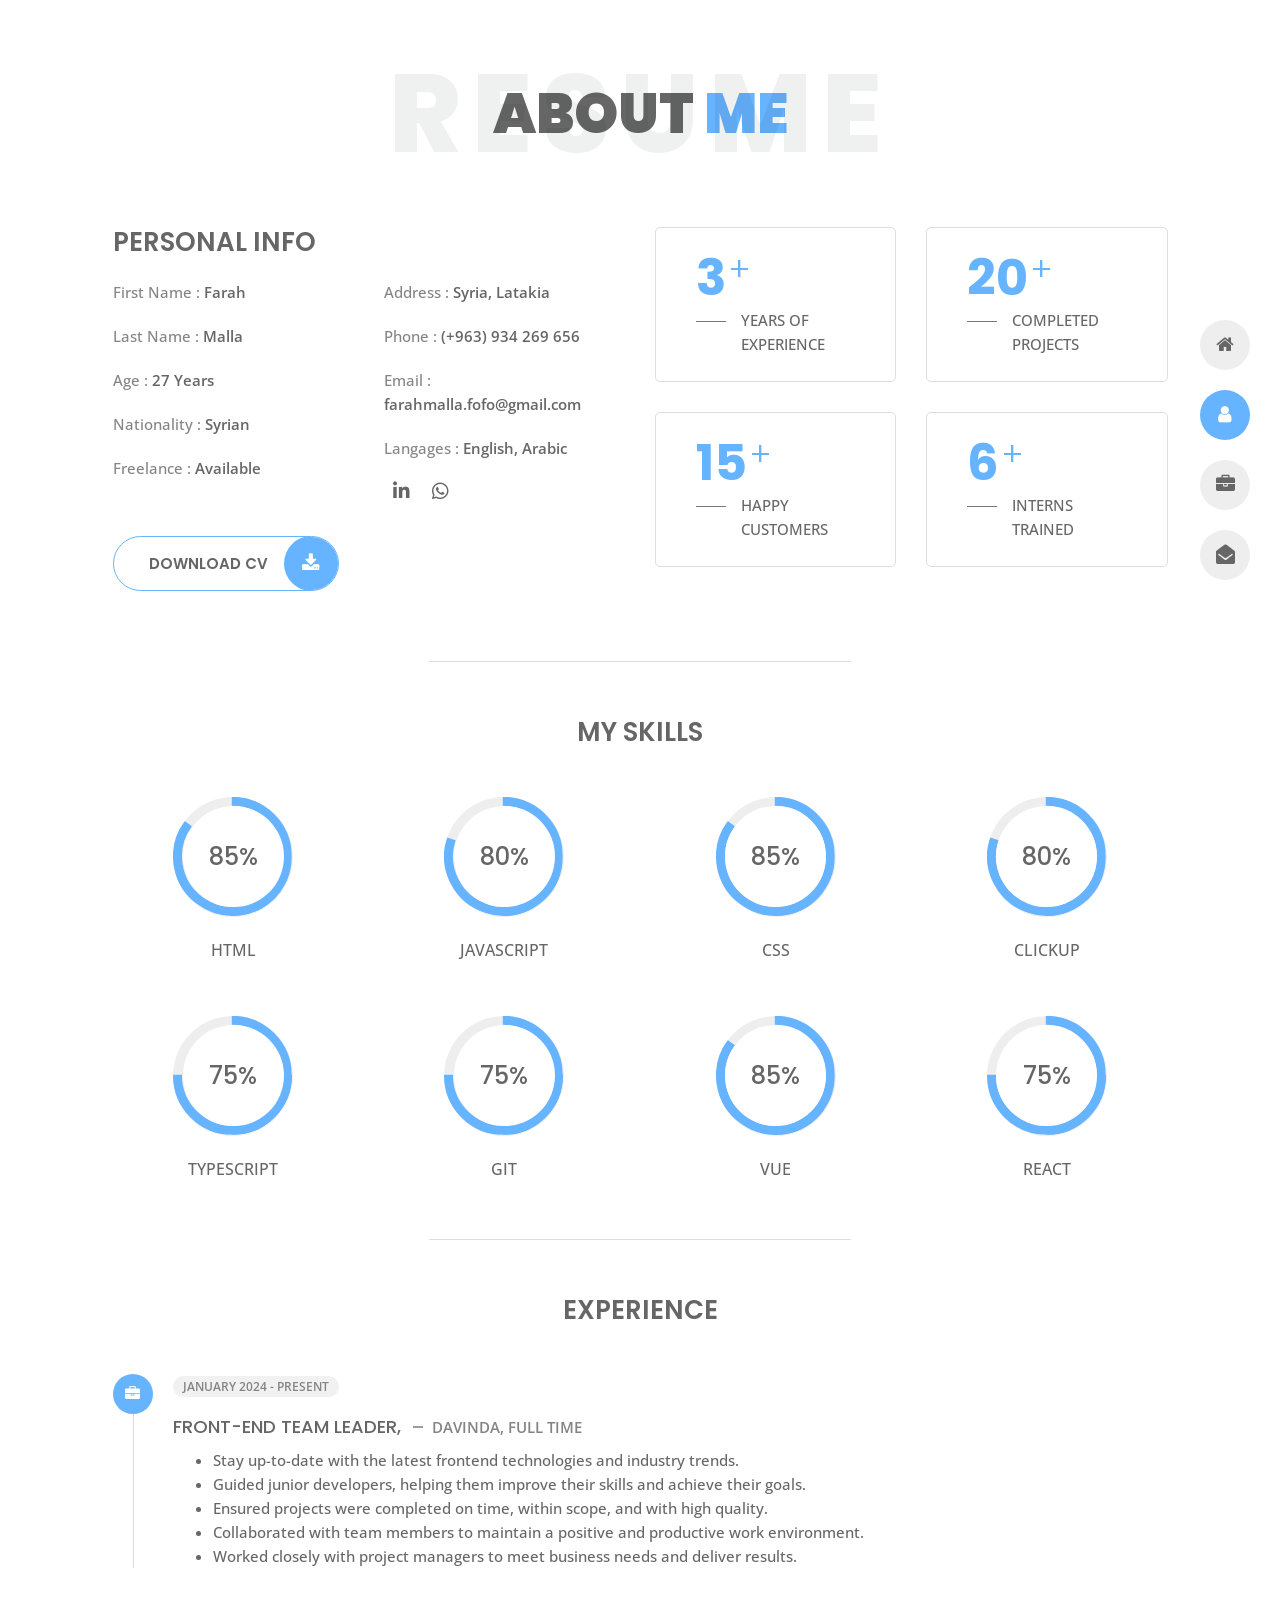
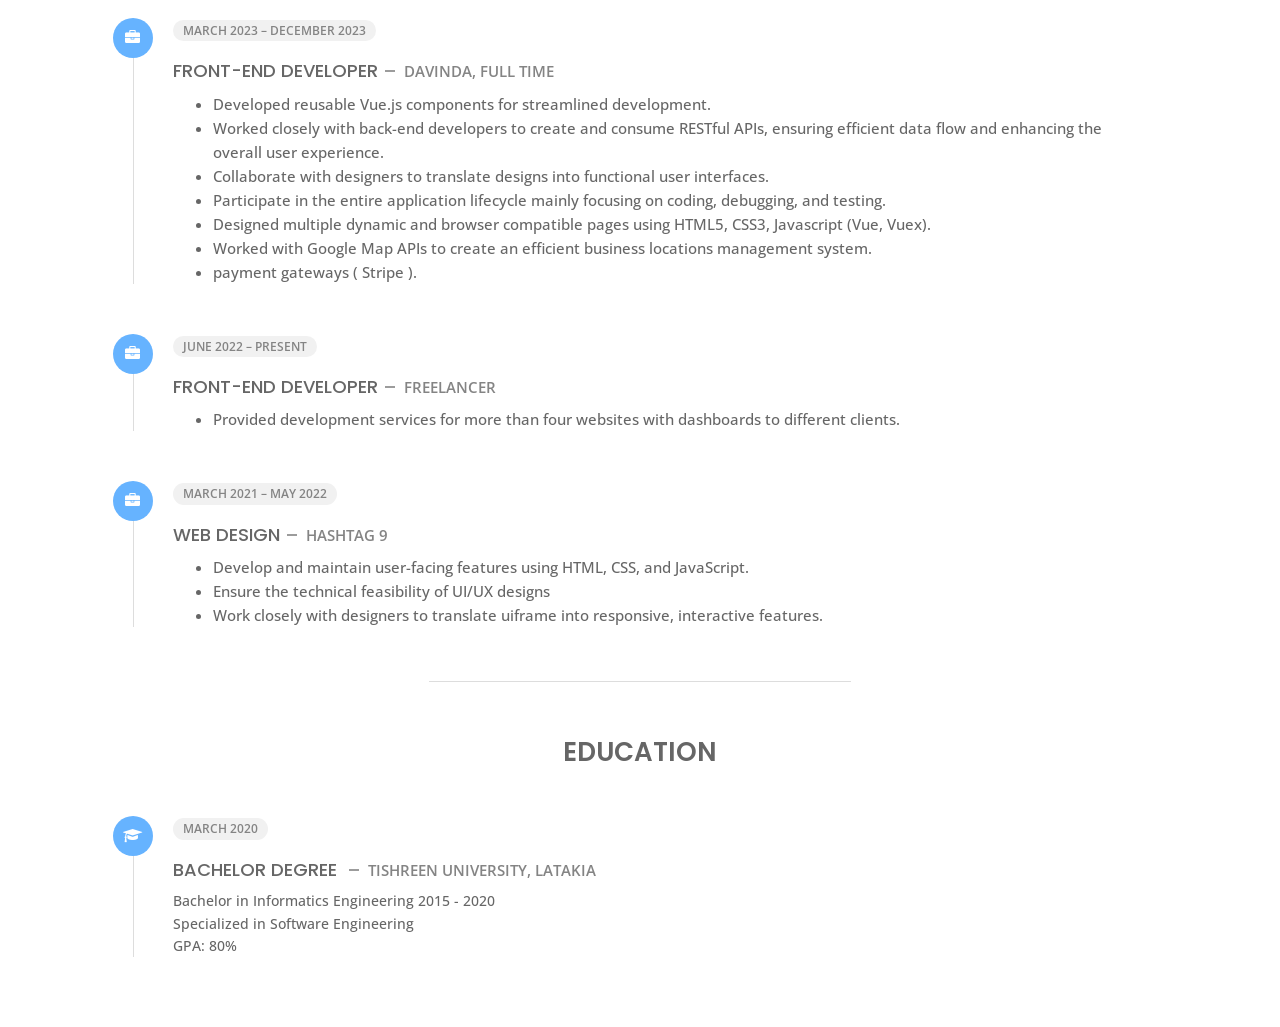
==== about.html @ 9c05beea "Home page" ====
<!DOCTYPE html>
<html lang="en">

<head>
    <meta charset="utf-8">
    <title>About - Tunis Personal Portfolio</title>
    <meta name="viewport" content="width=device-width, initial-scale=1">

    <!-- Template Google Fonts -->
    <link href="https://fonts.googleapis.com/css?family=Poppins:400,400i,500,500i,600,600i,700,700i,800,800i,900,900i"
        rel="stylesheet">
    <link href="https://fonts.googleapis.com/css?family=Open+Sans:300,400,400i,600,600i,700" rel="stylesheet">
    <!-- Template FontAwesome -->
    <link rel="stylesheet" href="https://cdnjs.cloudflare.com/ajax/libs/font-awesome/6.7.2/css/all.min.css" integrity="sha512-Evv84Mr4kqVGRNSgIGL/F/aIDqQb7xQ2vcrdIwxfjThSH8CSR7PBEakCr51Ck+w+/U6swU2Im1vVX0SVk9ABhg==" crossorigin="anonymous" referrerpolicy="no-referrer" />
    <!-- Template CSS Files -->
    <link href="css/bootstrap.min.css" rel="stylesheet">
    <link href="css/preloader.min.css" rel="stylesheet">
    <link href="css/circle.css" rel="stylesheet">
    <link href="css/font-awesome.min.css" rel="stylesheet">
    <link href="css/fm.revealator.jquery.min.css" rel="stylesheet">
    <link href="css/style.css" rel="stylesheet">

    <!-- CSS Skin File -->
    <link href="css/green.css" rel="stylesheet">

    <!-- Live Style Switcher - demo only -->
    <link rel="stylesheet" type="text/css" title="blue" href="css/skins/blue.css">
    <link rel="alternate stylesheet" type="text/css" title="green" href="css/skins/green.css">
    <link rel="alternate stylesheet" type="text/css" title="yellow" href="css/skins/yellow.css">
    <link rel="alternate stylesheet" type="text/css" title="blueviolet" href="css/skins/blueviolet.css">
    <link rel="alternate stylesheet" type="text/css" title="goldenrod" href="css/skins/goldenrod.css">
    <link rel="alternate stylesheet" type="text/css" title="magenta" href="css/skins/magenta.css">
    <link rel="alternate stylesheet" type="text/css" title="orange" href="css/skins/orange.css">
    <link rel="alternate stylesheet" type="text/css" title="purple" href="css/skins/purple.css">
    <link rel="alternate stylesheet" type="text/css" title="red" href="css/skins/red.css">
    <link rel="alternate stylesheet" type="text/css" title="yellowgreen" href="css/skins/yellowgreen.css">
    <link rel="stylesheet" type="text/css" href="css/styleswitcher.css">

    <!-- Modernizr JS File -->
    <script src="js/modernizr.custom.js"></script>
</head>

<body class="about light">
    <!-- Live Style Switcher Starts - demo only -->
    <div id="switcher" class>
        <div class="content-switcher">
            <h4>STYLE SWITCHER</h4>
            <ul>
                <li>
                    <a href="#" onclick="setActiveStyleSheet('purple');" title="purple" class="color"><img
                            src="images/purple.png" alt="purple"></a>
                </li>
                <li>
                    <a href="#" onclick="setActiveStyleSheet('red');" title="red" class="color"><img
                            src="images/red.png" alt="red"></a>
                </li>
                <li>
                    <a href="#" onclick="setActiveStyleSheet('blueviolet');" title="blueviolet" class="color"><img
                            src="images/blueviolet.png" alt="blueviolet"></a>
                </li>
                <li>
                    <a href="#" onclick="setActiveStyleSheet('blue');" title="blue" class="color"><img
                            src="images/blue.png" alt="blue"></a>
                </li>
                <li>
                    <a href="#" onclick="setActiveStyleSheet('goldenrod');" title="goldenrod" class="color"><img
                            src="images/goldenrod.png" alt="goldenrod"></a>
                </li>
                <li>
                    <a href="#" onclick="setActiveStyleSheet('magenta');" title="magenta" class="color"><img
                            src="images/magenta.png" alt="magenta"></a>
                </li>
                <li>
                    <a href="#" onclick="setActiveStyleSheet('yellowgreen');" title="yellowgreen" class="color"><img
                            src="images/yellowgreen.png" alt="yellowgreen"></a>
                </li>
                <li>
                    <a href="#" onclick="setActiveStyleSheet('orange');" title="orange" class="color"><img
                            src="images/orange.png" alt="orange"></a>
                </li>
                <li>
                    <a href="#" onclick="setActiveStyleSheet('green');" title="green" class="color"><img
                            src="images/green.png" alt="green"></a>
                </li>
                <li>
                    <a href="#" onclick="setActiveStyleSheet('yellow');" title="yellow" class="color"><img
                            src="images/yellow.png" alt="yellow"></a>
                </li>
            </ul>

            <a href="https://themeforest.net/item/tunis-personal-portfolio/26761598?irgwc=1&amp;clickid=UBs0rDX6YxyJWfewUx0Mo3E1UkiwozXD10XATw0&amp;iradid=275988&amp;irpid=1327395&amp;iradtype=ONLINE_TRACKING_LINK&amp;irmptype=mediapartner&amp;mp_value1=&amp;utm_campaign=af_impact_radius_1327395&amp;utm_medium=affiliate&amp;utm_source=impact_radius"
                class="waves-effect waves-light font-weight-700 purchase"><i class="fa fa-shopping-cart"></i>
                Purchase</a>
            <div id="hideSwitcher">&times;</div>
        </div>
    </div>
    <!-- <div id="showSwitcher" class="styleSecondColor"><i class="fa fa-cog fa-spin"></i></div> -->
    <!-- Live Style Switcher Ends - demo only -->
    <!-- Header Starts -->
    <header class="header" id="navbar-collapse-toggle">
        <!-- Fixed Navigation Starts -->
        <ul class="icon-menu d-none d-lg-block revealator-slideup revealator-once revealator-delay1">
            <li class="icon-box">
                <i class="fa fa-home"></i>
                <a href="index.html">
                    <h2>Home</h2>
                </a>
            </li>
            <li class="icon-box active">
                <i class="fa fa-user"></i>
                <a href="about.html">
                    <h2>About</h2>
                </a>
            </li>
            <li class="icon-box">
                <i class="fa fa-briefcase"></i>
                <a href="portfolio.html">
                    <h2>Portfolio</h2>
                </a>
            </li>
            <li class="icon-box">
                <i class="fa fa-envelope-open"></i>
                <a href="contact.html">
                    <h2>Contact</h2>
                </a>
            </li>

        </ul>
        <!-- Fixed Navigation Ends -->
        <!-- Mobile Menu Starts -->
        <nav role="navigation" class="d-block d-lg-none">
            <div id="menuToggle">
                <input type="checkbox">
                <span></span>
                <span></span>
                <span></span>
                <ul class="list-unstyled" id="menu">
                    <li><a href="index.html"><i class="fa fa-home"></i><span>Home</span></a></li>
                    <li class="active"><a href="about.html"><i class="fa fa-user"></i><span>About</span></a></li>
                    <li><a href="portfolio.html"><i class="fa fa-folder-open"></i><span>Portfolio</span></a></li>
                    <li><a href="contact.html"><i class="fa fa-envelope-open"></i><span>Contact</span></a></li>
                    <li><a href="blog.html"><i class="fa fa-comments"></i><span>Blog</span></a></li>
                </ul>
            </div>
        </nav>
        <!-- Mobile Menu Ends -->
    </header>
    <!-- Header Ends -->
    <!-- Page Title Starts -->
    <section class="title-section text-left text-sm-center revealator-slideup revealator-once revealator-delay1">
        <h1>ABOUT <span>ME</span></h1>
        <span class="title-bg">Resume</span>
    </section>
    <!-- Page Title Ends -->
    <!-- Main Content Starts -->
    <section class="main-content revealator-slideup revealator-once revealator-delay1">
        <div class="container">
            <div class="row">
                <!-- Personal Info Starts -->
                <div class="col-12 col-lg-5 col-xl-6">
                    <div class="row">
                        <div class="col-12">
                            <h3 class="text-uppercase custom-title mb-0 ft-wt-600">personal info</h3>
                        </div>
                        <div class="col-12 d-block d-sm-none">
                            <img src="images/img-mobile-light.jpg" class="img-fluid main-img-mobile" alt="my picture">
                        </div>
                        <div class="col-6">
                            <ul class="about-list list-unstyled open-sans-font">
                                <li> <span class="title">first name :</span> <span
                                        class="value d-block d-sm-inline-block d-lg-block d-xl-inline-block">Farah</span>
                                </li>
                                <li> <span class="title">last name :</span> <span
                                        class="value d-block d-sm-inline-block d-lg-block d-xl-inline-block">Malla</span>
                                </li>
                                <li> <span class="title">Age :</span> <span
                                        class="value d-block d-sm-inline-block d-lg-block d-xl-inline-block">27
                                        Years</span> </li>
                                <li> <span class="title">Nationality :</span> <span
                                        class="value d-block d-sm-inline-block d-lg-block d-xl-inline-block">Syrian</span>
                                </li>
                                <li> <span class="title">Freelance :</span> <span
                                        class="value d-block d-sm-inline-block d-lg-block d-xl-inline-block">Available</span>
                                </li>
                            </ul>
                        </div>
                        <div class="col-6">
                            <ul class="about-list list-unstyled open-sans-font">
                                <li> <span class="title">Address :</span> <span
                                        class="value d-block d-sm-inline-block d-lg-block d-xl-inline-block">Syria, Latakia</span>
                                </li>
                                <li> <span class="title">phone :</span> <span
                                        class="value d-block d-sm-inline-block d-lg-block d-xl-inline-block">(+963)
                                        934 269 656</span> </li>
                                <li> <span class="title">Email :</span> <span
                                        class="value d-block d-sm-inline-block d-lg-block d-xl-inline-block">farahmalla.fofo@gmail.com</span>
                                </li>
                                <li> <span class="title">langages :</span> <span
                                    class="value d-block d-sm-inline-block d-lg-block d-xl-inline-block">
                                    English, Arabic</span> 
                                </li>
                                <li>
                                    <a target="_blank" href="https://www.linkedin.com/in/farah-malla-5906b1233" class="icon-link"><i class="fa-brands fa-linkedin icon_effect"></i></a>
                                    <a target="_blank" href=" https://wa.me/0963934269656" class="icon-link"><i class="fa-brands fa-whatsapp icon_effect"></i></a>
                                </li>
                            </ul>
                        </div>
                        <div class="col-12 mt-3">
                            <a class="button" href="./images/cv.pdf" download>
                                <span class="button-text">Download CV</span>
                                <span class="button-icon fa fa-download"></span>
                            </a>
                        </div>
                    </div>
                </div>
                <!-- Personal Info Ends -->
                <!-- Boxes Starts -->
                <div class="col-12 col-lg-7 col-xl-6 mt-5 mt-lg-0">
                    <div class="row">
                        <div class="col-6">
                            <div class="box-stats with-margin">
                                <h3 class="poppins-font position-relative">3</h3>
                                <p class="open-sans-font m-0 position-relative text-uppercase">years of <span
                                        class="d-block">experience</span></p>
                            </div>
                        </div>
                        <div class="col-6">
                            <div class="box-stats with-margin">
                                <h3 class="poppins-font position-relative">20</h3>
                                <p class="open-sans-font m-0 position-relative text-uppercase">completed <span
                                        class="d-block">projects</span></p>
                            </div>
                        </div>
                        <div class="col-6">
                            <div class="box-stats">
                                <h3 class="poppins-font position-relative">15</h3>
                                <p class="open-sans-font m-0 position-relative text-uppercase">Happy<span
                                        class="d-block">customers</span></p>
                            </div>
                        </div>
                        <div class="col-6">
                            <div class="box-stats">
                                <h3 class="poppins-font position-relative">6</h3>
                                <p class="open-sans-font m-0 position-relative text-uppercase">Interns<span
                                        class="d-block">trained</span></p>
                            </div>
                        </div>
                    </div>
                </div>
                <!-- Boxes Ends -->
            </div>
            <hr class="separator">
            <!-- Skills Starts -->
            <div class="row">
                <div class="col-12">
                    <h3 class="text-uppercase pb-4 pb-sm-5 mb-3 mb-sm-0 text-left text-sm-center custom-title ft-wt-600">
                        My Skills
                    </h3>
                </div>
                <div class="col-6 col-md-3 mb-3 mb-sm-5">
                    <div class="c100 p85">
                        <span>85%</span>
                        <div class="slice">
                            <div class="bar"></div>
                            <div class="fill"></div>
                        </div>
                    </div>
                    <h6 class="text-uppercase open-sans-font text-center mt-2 mt-sm-4">html</h6>
                </div>
                <div class="col-6 col-md-3 mb-3 mb-sm-5">
                    <div class="c100 p80">
                        <span>80%</span>
                        <div class="slice">
                            <div class="bar"></div>
                            <div class="fill"></div>
                        </div>
                    </div>
                    <h6 class="text-uppercase open-sans-font text-center mt-2 mt-sm-4">javascript</h6>
                </div>
                <div class="col-6 col-md-3 mb-3 mb-sm-5">
                    <div class="c100 p85">
                        <span>85%</span>
                        <div class="slice">
                            <div class="bar"></div>
                            <div class="fill"></div>
                        </div>
                    </div>
                    <h6 class="text-uppercase open-sans-font text-center mt-2 mt-sm-4">css</h6>
                </div>
                <div class="col-6 col-md-3 mb-3 mb-sm-5">
                    <div class="c100 p80">
                        <span>80%</span>
                        <div class="slice">
                            <div class="bar"></div>
                            <div class="fill"></div>
                        </div>
                    </div>
                    <h6 class="text-uppercase open-sans-font text-center mt-2 mt-sm-4">Clickup</h6>
                </div>
                <div class="col-6 col-md-3 mb-3 mb-sm-5">
                    <div class="c100 p75">
                        <span>75%</span>
                        <div class="slice">
                            <div class="bar"></div>
                            <div class="fill"></div>
                        </div>
                    </div>
                    <h6 class="text-uppercase open-sans-font text-center mt-2 mt-sm-4">Typescript</h6>
                </div>
                <div class="col-6 col-md-3 mb-3 mb-sm-5">
                    <div class="c100 p75">
                        <span>75%</span>
                        <div class="slice">
                            <div class="bar"></div>
                            <div class="fill"></div>
                        </div>
                    </div>
                    <h6 class="text-uppercase open-sans-font text-center mt-2 mt-sm-4">Git</h6>
                </div>
                <div class="col-6 col-md-3 mb-3 mb-sm-5">
                    <div class="c100 p85">
                        <span>85%</span>
                        <div class="slice">
                            <div class="bar"></div>
                            <div class="fill"></div>
                        </div>
                    </div>
                    <h6 class="text-uppercase open-sans-font text-center mt-2 mt-sm-4">Vue</h6>
                </div>
                <div class="col-6 col-md-3 mb-3 mb-sm-5">
                    <div class="c100 p75">
                        <span>75%</span>
                        <div class="slice">
                            <div class="bar"></div>
                            <div class="fill"></div>
                        </div>
                    </div>
                    <h6 class="text-uppercase open-sans-font text-center mt-2 mt-sm-4">React</h6>
                </div>
            </div>
            <!-- Skills Ends -->
            <hr class="separator mt-1">
            <!-- Experience & Education Starts -->
            <div class="row">
                <div class="col-12">
                    <h3 class="text-uppercase pb-5 mb-0 text-left text-sm-center custom-title ft-wt-600">Experience
                    </h3>
                </div>
                <div class="col-lg-12 m-15px-tb">
                    <div class="resume-box">
                        <ul>
                            <li class="wrap-li">
                                <div class="icon">
                                    <i class="fa fa-briefcase"></i>
                                </div>
                                <span class="time open-sans-font text-uppercase">JANUARY 2024 - Present</span>
                                <h5 class="poppins-font text-uppercase">Front-End Team Leader,
                                    <span class="place open-sans-font">Davinda, full time</span>
                                    <!-- <span class="place open-sans-font"></span> -->
                                </h5>
                                <ol class="open-sans-font" style="list-style: disc;">
                                    <li>Stay up-to-date with the latest frontend technologies and industry trends.</li>
                                    <li>Guided junior developers, helping them improve their skills and achieve their goals.</li>
                                    <li>Ensured projects were completed on time, within scope, and with high quality.</li>
                                    <li>Collaborated with team members to maintain a positive and productive work environment.</li>
                                    <li>Worked closely with project managers to meet business needs and deliver results.</li>
                                </ol>
                            </li>
                            <li class="wrap-li">
                                <div class="icon">
                                    <i class="fa fa-briefcase"></i>
                                </div>
                                <span class="time open-sans-font text-uppercase">March 2023 – December 2023
                                </span>
                                <h5 class="poppins-font text-uppercase">Front-End Developer<span class="place open-sans-font">Davinda, full time</span></h5>
                                <ol class="open-sans-font" style="list-style: disc;">
                                    <li>Developed reusable Vue.js components for streamlined development.</li>
                                    <li>Worked closely with back-end developers to create and consume RESTful APIs, ensuring efficient data flow and enhancing the overall user experience.</li>
                                    <li>Collaborate with designers to translate designs into functional user interfaces.</li>
                                    <li>Participate in the entire application lifecycle mainly focusing on coding, debugging, and testing.</li>
                                    <li> Designed multiple dynamic and browser compatible pages using HTML5, CSS3, Javascript (Vue, Vuex).</li>
                                    <li> Worked with Google Map APIs to create an efficient business locations management system.</li>
                                    <li> payment gateways ( Stripe ).</li>
                                </ol>
                            </li>
                            <li class="wrap-li">
                                <div class="icon">
                                    <i class="fa fa-briefcase"></i>
                                </div>
                                <span class="time open-sans-font text-uppercase">June 2022 – Present</span>
                                <h5 class="poppins-font text-uppercase">Front-End Developer<span class="place open-sans-font">FreeLancer</span></h5>
                                <ol class="open-sans-font" style="list-style: disc;">
                                    <li>Provided development services for more than four websites with dashboards to different clients.</li>
                                </ol>
                            </li>
                            <li class="wrap-li">
                                <div class="icon">
                                    <i class="fa fa-briefcase"></i>
                                </div>
                                <span class="time open-sans-font text-uppercase">March 2021 – May 2022</span>
                                <h5 class="poppins-font text-uppercase">Web Design<span class="place open-sans-font">Hashtag 9</span></h5>
                                <ol class="open-sans-font" style="list-style: disc;">
                                    <li>Develop and maintain user-facing features using HTML, CSS, and JavaScript.</li>
                                    <li>Ensure the technical feasibility of UI/UX designs</li>
                                    <li>Work closely with designers to translate uiframe into responsive, interactive features.</li>
                                </ol>
                            </li>
                        </ul>
                    </div>
                </div>
            </div>
            <hr class="separator mt-1">
            <!-- Experience & Education Starts -->
            <div class="row">
                <div class="col-12">
                    <h3 class="text-uppercase pb-5 mb-0 text-left text-sm-center custom-title ft-wt-600">
                        Education
                    </h3>
                </div>
                <div class="col-lg-12 m-15px-tb">
                    <div class="resume-box">
                        <ul>
                            <!-- Built cross-browser compatible and accessibility compliant <br>
                            websites, resulting in 22% faster.<br>
                            Worked with Google Map APIs to create an efficient business
                            locations management system.<br> 
                            payment gateways (PayPal, Stripe, Meta mask).</p>-->
                            <li class="wrap-li">
                                <div class="icon">
                                    <i class="fa fa-graduation-cap"></i>
                                </div>
                                <span class="time open-sans-font text-uppercase">March 2020</span>
                                <h5 class="poppins-font text-uppercase">Bachelor Degree 
                                    <span class="place open-sans-font">Tishreen University, Latakia</span>
                                </h5>
                                <p class="open-sans-font">Bachelor in Informatics Engineering  2015 - 2020
                                    <br>Specialized in Software Engineering <br>
                                    GPA: 80%
                                </p>
                            </li>
                        </ul>
                    </div>
                </div>
            </div>
            <!-- Experience & Education Ends -->
        </div>
    </section>
    <!-- Main Content Ends -->

    <!-- Template JS Files -->
    <script src="js/jquery-3.5.0.min.js"></script>
    <script src="js/styleswitcher.js"></script>
    <script src="js/preloader.min.js"></script>
    <script src="js/fm.revealator.jquery.min.js"></script>
    <script src="js/imagesloaded.pkgd.min.js"></script>
    <script src="js/masonry.pkgd.min.js"></script>
    <script src="js/classie.js"></script>
    <script src="js/cbpGridGallery.js"></script>
    <script src="js/jquery.hoverdir.js"></script>
    <script src="js/popper.min.js"></script>
    <script src="js/bootstrap.js"></script>
    <script src="js/custom.js"></script>

</body>

</html>
---- css/circle.css ----
.rect-auto,
.c100.p51 .slice,
.c100.p52 .slice,
.c100.p53 .slice,
.c100.p54 .slice,
.c100.p55 .slice,
.c100.p56 .slice,
.c100.p57 .slice,
.c100.p58 .slice,
.c100.p59 .slice,
.c100.p60 .slice,
.c100.p61 .slice,
.c100.p62 .slice,
.c100.p63 .slice,
.c100.p64 .slice,
.c100.p65 .slice,
.c100.p66 .slice,
.c100.p67 .slice,
.c100.p68 .slice,
.c100.p69 .slice,
.c100.p70 .slice,
.c100.p71 .slice,
.c100.p72 .slice,
.c100.p73 .slice,
.c100.p74 .slice,
.c100.p75 .slice,
.c100.p76 .slice,
.c100.p77 .slice,
.c100.p78 .slice,
.c100.p79 .slice,
.c100.p80 .slice,
.c100.p81 .slice,
.c100.p82 .slice,
.c100.p83 .slice,
.c100.p84 .slice,
.c100.p85 .slice,
.c100.p86 .slice,
.c100.p87 .slice,
.c100.p88 .slice,
.c100.p89 .slice,
.c100.p90 .slice,
.c100.p91 .slice,
.c100.p92 .slice,
.c100.p93 .slice,
.c100.p94 .slice,
.c100.p95 .slice,
.c100.p96 .slice,
.c100.p97 .slice,
.c100.p98 .slice,
.c100.p99 .slice,
.c100.p100 .slice {
  clip: rect(auto, auto, auto, auto);
}
.pie,
.c100 .bar,
.c100.p51 .fill,
.c100.p52 .fill,
.c100.p53 .fill,
.c100.p54 .fill,
.c100.p55 .fill,
.c100.p56 .fill,
.c100.p57 .fill,
.c100.p58 .fill,
.c100.p59 .fill,
.c100.p60 .fill,
.c100.p61 .fill,
.c100.p62 .fill,
.c100.p63 .fill,
.c100.p64 .fill,
.c100.p65 .fill,
.c100.p66 .fill,
.c100.p67 .fill,
.c100.p68 .fill,
.c100.p69 .fill,
.c100.p70 .fill,
.c100.p71 .fill,
.c100.p72 .fill,
.c100.p73 .fill,
.c100.p74 .fill,
.c100.p75 .fill,
.c100.p76 .fill,
.c100.p77 .fill,
.c100.p78 .fill,
.c100.p79 .fill,
.c100.p80 .fill,
.c100.p81 .fill,
.c100.p82 .fill,
.c100.p83 .fill,
.c100.p84 .fill,
.c100.p85 .fill,
.c100.p86 .fill,
.c100.p87 .fill,
.c100.p88 .fill,
.c100.p89 .fill,
.c100.p90 .fill,
.c100.p91 .fill,
.c100.p92 .fill,
.c100.p93 .fill,
.c100.p94 .fill,
.c100.p95 .fill,
.c100.p96 .fill,
.c100.p97 .fill,
.c100.p98 .fill,
.c100.p99 .fill,
.c100.p100 .fill {
  position: absolute;
  border: 0.08em solid #307bbb;
  width: 0.84em;
  height: 0.84em;
  clip: rect(0em, 0.5em, 1em, 0em);
  border-radius: 50%;
  -webkit-transform: rotate(0deg);
  -moz-transform: rotate(0deg);
  -ms-transform: rotate(0deg);
  -o-transform: rotate(0deg);
  transform: rotate(0deg);
}
.pie-fill,
.c100.p51 .bar:after,
.c100.p51 .fill,
.c100.p52 .bar:after,
.c100.p52 .fill,
.c100.p53 .bar:after,
.c100.p53 .fill,
.c100.p54 .bar:after,
.c100.p54 .fill,
.c100.p55 .bar:after,
.c100.p55 .fill,
.c100.p56 .bar:after,
.c100.p56 .fill,
.c100.p57 .bar:after,
.c100.p57 .fill,
.c100.p58 .bar:after,
.c100.p58 .fill,
.c100.p59 .bar:after,
.c100.p59 .fill,
.c100.p60 .bar:after,
.c100.p60 .fill,
.c100.p61 .bar:after,
.c100.p61 .fill,
.c100.p62 .bar:after,
.c100.p62 .fill,
.c100.p63 .bar:after,
.c100.p63 .fill,
.c100.p64 .bar:after,
.c100.p64 .fill,
.c100.p65 .bar:after,
.c100.p65 .fill,
.c100.p66 .bar:after,
.c100.p66 .fill,
.c100.p67 .bar:after,
.c100.p67 .fill,
.c100.p68 .bar:after,
.c100.p68 .fill,
.c100.p69 .bar:after,
.c100.p69 .fill,
.c100.p70 .bar:after,
.c100.p70 .fill,
.c100.p71 .bar:after,
.c100.p71 .fill,
.c100.p72 .bar:after,
.c100.p72 .fill,
.c100.p73 .bar:after,
.c100.p73 .fill,
.c100.p74 .bar:after,
.c100.p74 .fill,
.c100.p75 .bar:after,
.c100.p75 .fill,
.c100.p76 .bar:after,
.c100.p76 .fill,
.c100.p77 .bar:after,
.c100.p77 .fill,
.c100.p78 .bar:after,
.c100.p78 .fill,
.c100.p79 .bar:after,
.c100.p79 .fill,
.c100.p80 .bar:after,
.c100.p80 .fill,
.c100.p81 .bar:after,
.c100.p81 .fill,
.c100.p82 .bar:after,
.c100.p82 .fill,
.c100.p83 .bar:after,
.c100.p83 .fill,
.c100.p84 .bar:after,
.c100.p84 .fill,
.c100.p85 .bar:after,
.c100.p85 .fill,
.c100.p86 .bar:after,
.c100.p86 .fill,
.c100.p87 .bar:after,
.c100.p87 .fill,
.c100.p88 .bar:after,
.c100.p88 .fill,
.c100.p89 .bar:after,
.c100.p89 .fill,
.c100.p90 .bar:after,
.c100.p90 .fill,
.c100.p91 .bar:after,
.c100.p91 .fill,
.c100.p92 .bar:after,
.c100.p92 .fill,
.c100.p93 .bar:after,
.c100.p93 .fill,
.c100.p94 .bar:after,
.c100.p94 .fill,
.c100.p95 .bar:after,
.c100.p95 .fill,
.c100.p96 .bar:after,
.c100.p96 .fill,
.c100.p97 .bar:after,
.c100.p97 .fill,
.c100.p98 .bar:after,
.c100.p98 .fill,
.c100.p99 .bar:after,
.c100.p99 .fill,
.c100.p100 .bar:after,
.c100.p100 .fill {
  -webkit-transform: rotate(180deg);
  -moz-transform: rotate(180deg);
  -ms-transform: rotate(180deg);
  -o-transform: rotate(180deg);
  transform: rotate(180deg);
}
.c100 {
  position: relative;
  font-size: 120px;
  width: 1em;
  height: 1em;
  border-radius: 50%;
  float: left;
  margin: 0 0.1em 0.1em 0;
  background-color: #cccccc;
}
.c100 *,
.c100 *:before,
.c100 *:after {
  -webkit-box-sizing: content-box;
  -moz-box-sizing: content-box;
  box-sizing: content-box;
}
.c100.center {
  float: none;
  margin: 0 auto;
}
.c100.big {
  font-size: 240px;
}
.c100.small {
  font-size: 80px;
}
.c100 > span {
  position: absolute;
  width: 100%;
  z-index: 1;
  left: 0;
  top: 0;
  width: 5em;
  line-height: 5em;
  font-size: 0.2em;
  color: #cccccc;
  display: block;
  text-align: center;
  white-space: nowrap;
  -webkit-transition-property: all;
  -moz-transition-property: all;
  -o-transition-property: all;
  transition-property: all;
  -webkit-transition-duration: 0.2s;
  -moz-transition-duration: 0.2s;
  -o-transition-duration: 0.2s;
  transition-duration: 0.2s;
  -webkit-transition-timing-function: ease-out;
  -moz-transition-timing-function: ease-out;
  -o-transition-timing-function: ease-out;
  transition-timing-function: ease-out;
}
.c100:after {
  position: absolute;
  top: 0.08em;
  left: 0.08em;
  display: block;
  content: " ";
  border-radius: 50%;
  background-color: #f5f5f5;
  width: 0.84em;
  height: 0.84em;
  -webkit-transition-property: all;
  -moz-transition-property: all;
  -o-transition-property: all;
  transition-property: all;
  -webkit-transition-duration: 0.2s;
  -moz-transition-duration: 0.2s;
  -o-transition-duration: 0.2s;
  transition-duration: 0.2s;
  -webkit-transition-timing-function: ease-in;
  -moz-transition-timing-function: ease-in;
  -o-transition-timing-function: ease-in;
  transition-timing-function: ease-in;
}
.c100 .slice {
  position: absolute;
  width: 1em;
  height: 1em;
  clip: rect(0em, 1em, 1em, 0.5em);
}
.c100.p1 .bar {
  -webkit-transform: rotate(3.6deg);
  -moz-transform: rotate(3.6deg);
  -ms-transform: rotate(3.6deg);
  -o-transform: rotate(3.6deg);
  transform: rotate(3.6deg);
}
.c100.p2 .bar {
  -webkit-transform: rotate(7.2deg);
  -moz-transform: rotate(7.2deg);
  -ms-transform: rotate(7.2deg);
  -o-transform: rotate(7.2deg);
  transform: rotate(7.2deg);
}
.c100.p3 .bar {
  -webkit-transform: rotate(10.8deg);
  -moz-transform: rotate(10.8deg);
  -ms-transform: rotate(10.8deg);
  -o-transform: rotate(10.8deg);
  transform: rotate(10.8deg);
}
.c100.p4 .bar {
  -webkit-transform: rotate(14.4deg);
  -moz-transform: rotate(14.4deg);
  -ms-transform: rotate(14.4deg);
  -o-transform: rotate(14.4deg);
  transform: rotate(14.4deg);
}
.c100.p5 .bar {
  -webkit-transform: rotate(18deg);
  -moz-transform: rotate(18deg);
  -ms-transform: rotate(18deg);
  -o-transform: rotate(18deg);
  transform: rotate(18deg);
}
.c100.p6 .bar {
  -webkit-transform: rotate(21.6deg);
  -moz-transform: rotate(21.6deg);
  -ms-transform: rotate(21.6deg);
  -o-transform: rotate(21.6deg);
  transform: rotate(21.6deg);
}
.c100.p7 .bar {
  -webkit-transform: rotate(25.2deg);
  -moz-transform: rotate(25.2deg);
  -ms-transform: rotate(25.2deg);
  -o-transform: rotate(25.2deg);
  transform: rotate(25.2deg);
}
.c100.p8 .bar {
  -webkit-transform: rotate(28.8deg);
  -moz-transform: rotate(28.8deg);
  -ms-transform: rotate(28.8deg);
  -o-transform: rotate(28.8deg);
  transform: rotate(28.8deg);
}
.c100.p9 .bar {
  -webkit-transform: rotate(32.4deg);
  -moz-transform: rotate(32.4deg);
  -ms-transform: rotate(32.4deg);
  -o-transform: rotate(32.4deg);
  transform: rotate(32.4deg);
}
.c100.p10 .bar {
  -webkit-transform: rotate(36deg);
  -moz-transform: rotate(36deg);
  -ms-transform: rotate(36deg);
  -o-transform: rotate(36deg);
  transform: rotate(36deg);
}
.c100.p11 .bar {
  -webkit-transform: rotate(39.6deg);
  -moz-transform: rotate(39.6deg);
  -ms-transform: rotate(39.6deg);
  -o-transform: rotate(39.6deg);
  transform: rotate(39.6deg);
}
.c100.p12 .bar {
  -webkit-transform: rotate(43.2deg);
  -moz-transform: rotate(43.2deg);
  -ms-transform: rotate(43.2deg);
  -o-transform: rotate(43.2deg);
  transform: rotate(43.2deg);
}
.c100.p13 .bar {
  -webkit-transform: rotate(46.800000000000004deg);
  -moz-transform: rotate(46.800000000000004deg);
  -ms-transform: rotate(46.800000000000004deg);
  -o-transform: rotate(46.800000000000004deg);
  transform: rotate(46.800000000000004deg);
}
.c100.p14 .bar {
  -webkit-transform: rotate(50.4deg);
  -moz-transform: rotate(50.4deg);
  -ms-transform: rotate(50.4deg);
  -o-transform: rotate(50.4deg);
  transform: rotate(50.4deg);
}
.c100.p15 .bar {
  -webkit-transform: rotate(54deg);
  -moz-transform: rotate(54deg);
  -ms-transform: rotate(54deg);
  -o-transform: rotate(54deg);
  transform: rotate(54deg);
}
.c100.p16 .bar {
  -webkit-transform: rotate(57.6deg);
  -moz-transform: rotate(57.6deg);
  -ms-transform: rotate(57.6deg);
  -o-transform: rotate(57.6deg);
  transform: rotate(57.6deg);
}
.c100.p17 .bar {
  -webkit-transform: rotate(61.2deg);
  -moz-transform: rotate(61.2deg);
  -ms-transform: rotate(61.2deg);
  -o-transform: rotate(61.2deg);
  transform: rotate(61.2deg);
}
.c100.p18 .bar {
  -webkit-transform: rotate(64.8deg);
  -moz-transform: rotate(64.8deg);
  -ms-transform: rotate(64.8deg);
  -o-transform: rotate(64.8deg);
  transform: rotate(64.8deg);
}
.c100.p19 .bar {
  -webkit-transform: rotate(68.4deg);
  -moz-transform: rotate(68.4deg);
  -ms-transform: rotate(68.4deg);
  -o-transform: rotate(68.4deg);
  transform: rotate(68.4deg);
}
.c100.p20 .bar {
  -webkit-transform: rotate(72deg);
  -moz-transform: rotate(72deg);
  -ms-transform: rotate(72deg);
  -o-transform: rotate(72deg);
  transform: rotate(72deg);
}
.c100.p21 .bar {
  -webkit-transform: rotate(75.60000000000001deg);
  -moz-transform: rotate(75.60000000000001deg);
  -ms-transform: rotate(75.60000000000001deg);
  -o-transform: rotate(75.60000000000001deg);
  transform: rotate(75.60000000000001deg);
}
.c100.p22 .bar {
  -webkit-transform: rotate(79.2deg);
  -moz-transform: rotate(79.2deg);
  -ms-transform: rotate(79.2deg);
  -o-transform: rotate(79.2deg);
  transform: rotate(79.2deg);
}
.c100.p23 .bar {
  -webkit-transform: rotate(82.8deg);
  -moz-transform: rotate(82.8deg);
  -ms-transform: rotate(82.8deg);
  -o-transform: rotate(82.8deg);
  transform: rotate(82.8deg);
}
.c100.p24 .bar {
  -webkit-transform: rotate(86.4deg);
  -moz-transform: rotate(86.4deg);
  -ms-transform: rotate(86.4deg);
  -o-transform: rotate(86.4deg);
  transform: rotate(86.4deg);
}
.c100.p25 .bar {
  -webkit-transform: rotate(90deg);
  -moz-transform: rotate(90deg);
  -ms-transform: rotate(90deg);
  -o-transform: rotate(90deg);
  transform: rotate(90deg);
}
.c100.p26 .bar {
  -webkit-transform: rotate(93.60000000000001deg);
  -moz-transform: rotate(93.60000000000001deg);
  -ms-transform: rotate(93.60000000000001deg);
  -o-transform: rotate(93.60000000000001deg);
  transform: rotate(93.60000000000001deg);
}
.c100.p27 .bar {
  -webkit-transform: rotate(97.2deg);
  -moz-transform: rotate(97.2deg);
  -ms-transform: rotate(97.2deg);
  -o-transform: rotate(97.2deg);
  transform: rotate(97.2deg);
}
.c100.p28 .bar {
  -webkit-transform: rotate(100.8deg);
  -moz-transform: rotate(100.8deg);
  -ms-transform: rotate(100.8deg);
  -o-transform: rotate(100.8deg);
  transform: rotate(100.8deg);
}
.c100.p29 .bar {
  -webkit-transform: rotate(104.4deg);
  -moz-transform: rotate(104.4deg);
  -ms-transform: rotate(104.4deg);
  -o-transform: rotate(104.4deg);
  transform: rotate(104.4deg);
}
.c100.p30 .bar {
  -webkit-transform: rotate(108deg);
  -moz-transform: rotate(108deg);
  -ms-transform: rotate(108deg);
  -o-transform: rotate(108deg);
  transform: rotate(108deg);
}
.c100.p31 .bar {
  -webkit-transform: rotate(111.60000000000001deg);
  -moz-transform: rotate(111.60000000000001deg);
  -ms-transform: rotate(111.60000000000001deg);
  -o-transform: rotate(111.60000000000001deg);
  transform: rotate(111.60000000000001deg);
}
.c100.p32 .bar {
  -webkit-transform: rotate(115.2deg);
  -moz-transform: rotate(115.2deg);
  -ms-transform: rotate(115.2deg);
  -o-transform: rotate(115.2deg);
  transform: rotate(115.2deg);
}
.c100.p33 .bar {
  -webkit-transform: rotate(118.8deg);
  -moz-transform: rotate(118.8deg);
  -ms-transform: rotate(118.8deg);
  -o-transform: rotate(118.8deg);
  transform: rotate(118.8deg);
}
.c100.p34 .bar {
  -webkit-transform: rotate(122.4deg);
  -moz-transform: rotate(122.4deg);
  -ms-transform: rotate(122.4deg);
  -o-transform: rotate(122.4deg);
  transform: rotate(122.4deg);
}
.c100.p35 .bar {
  -webkit-transform: rotate(126deg);
  -moz-transform: rotate(126deg);
  -ms-transform: rotate(126deg);
  -o-transform: rotate(126deg);
  transform: rotate(126deg);
}
.c100.p36 .bar {
  -webkit-transform: rotate(129.6deg);
  -moz-transform: rotate(129.6deg);
  -ms-transform: rotate(129.6deg);
  -o-transform: rotate(129.6deg);
  transform: rotate(129.6deg);
}
.c100.p37 .bar {
  -webkit-transform: rotate(133.20000000000002deg);
  -moz-transform: rotate(133.20000000000002deg);
  -ms-transform: rotate(133.20000000000002deg);
  -o-transform: rotate(133.20000000000002deg);
  transform: rotate(133.20000000000002deg);
}
.c100.p38 .bar {
  -webkit-transform: rotate(136.8deg);
  -moz-transform: rotate(136.8deg);
  -ms-transform: rotate(136.8deg);
  -o-transform: rotate(136.8deg);
  transform: rotate(136.8deg);
}
.c100.p39 .bar {
  -webkit-transform: rotate(140.4deg);
  -moz-transform: rotate(140.4deg);
  -ms-transform: rotate(140.4deg);
  -o-transform: rotate(140.4deg);
  transform: rotate(140.4deg);
}
.c100.p40 .bar {
  -webkit-transform: rotate(144deg);
  -moz-transform: rotate(144deg);
  -ms-transform: rotate(144deg);
  -o-transform: rotate(144deg);
  transform: rotate(144deg);
}
.c100.p41 .bar {
  -webkit-transform: rotate(147.6deg);
  -moz-transform: rotate(147.6deg);
  -ms-transform: rotate(147.6deg);
  -o-transform: rotate(147.6deg);
  transform: rotate(147.6deg);
}
.c100.p42 .bar {
  -webkit-transform: rotate(151.20000000000002deg);
  -moz-transform: rotate(151.20000000000002deg);
  -ms-transform: rotate(151.20000000000002deg);
  -o-transform: rotate(151.20000000000002deg);
  transform: rotate(151.20000000000002deg);
}
.c100.p43 .bar {
  -webkit-transform: rotate(154.8deg);
  -moz-transform: rotate(154.8deg);
  -ms-transform: rotate(154.8deg);
  -o-transform: rotate(154.8deg);
  transform: rotate(154.8deg);
}
.c100.p44 .bar {
  -webkit-transform: rotate(158.4deg);
  -moz-transform: rotate(158.4deg);
  -ms-transform: rotate(158.4deg);
  -o-transform: rotate(158.4deg);
  transform: rotate(158.4deg);
}
.c100.p45 .bar {
  -webkit-transform: rotate(162deg);
  -moz-transform: rotate(162deg);
  -ms-transform: rotate(162deg);
  -o-transform: rotate(162deg);
  transform: rotate(162deg);
}
.c100.p46 .bar {
  -webkit-transform: rotate(165.6deg);
  -moz-transform: rotate(165.6deg);
  -ms-transform: rotate(165.6deg);
  -o-transform: rotate(165.6deg);
  transform: rotate(165.6deg);
}
.c100.p47 .bar {
  -webkit-transform: rotate(169.20000000000002deg);
  -moz-transform: rotate(169.20000000000002deg);
  -ms-transform: rotate(169.20000000000002deg);
  -o-transform: rotate(169.20000000000002deg);
  transform: rotate(169.20000000000002deg);
}
.c100.p48 .bar {
  -webkit-transform: rotate(172.8deg);
  -moz-transform: rotate(172.8deg);
  -ms-transform: rotate(172.8deg);
  -o-transform: rotate(172.8deg);
  transform: rotate(172.8deg);
}
.c100.p49 .bar {
  -webkit-transform: rotate(176.4deg);
  -moz-transform: rotate(176.4deg);
  -ms-transform: rotate(176.4deg);
  -o-transform: rotate(176.4deg);
  transform: rotate(176.4deg);
}
.c100.p50 .bar {
  -webkit-transform: rotate(180deg);
  -moz-transform: rotate(180deg);
  -ms-transform: rotate(180deg);
  -o-transform: rotate(180deg);
  transform: rotate(180deg);
}
.c100.p51 .bar {
  -webkit-transform: rotate(183.6deg);
  -moz-transform: rotate(183.6deg);
  -ms-transform: rotate(183.6deg);
  -o-transform: rotate(183.6deg);
  transform: rotate(183.6deg);
}
.c100.p52 .bar {
  -webkit-transform: rotate(187.20000000000002deg);
  -moz-transform: rotate(187.20000000000002deg);
  -ms-transform: rotate(187.20000000000002deg);
  -o-transform: rotate(187.20000000000002deg);
  transform: rotate(187.20000000000002deg);
}
.c100.p53 .bar {
  -webkit-transform: rotate(190.8deg);
  -moz-transform: rotate(190.8deg);
  -ms-transform: rotate(190.8deg);
  -o-transform: rotate(190.8deg);
  transform: rotate(190.8deg);
}
.c100.p54 .bar {
  -webkit-transform: rotate(194.4deg);
  -moz-transform: rotate(194.4deg);
  -ms-transform: rotate(194.4deg);
  -o-transform: rotate(194.4deg);
  transform: rotate(194.4deg);
}
.c100.p55 .bar {
  -webkit-transform: rotate(198deg);
  -moz-transform: rotate(198deg);
  -ms-transform: rotate(198deg);
  -o-transform: rotate(198deg);
  transform: rotate(198deg);
}
.c100.p56 .bar {
  -webkit-transform: rotate(201.6deg);
  -moz-transform: rotate(201.6deg);
  -ms-transform: rotate(201.6deg);
  -o-transform: rotate(201.6deg);
  transform: rotate(201.6deg);
}
.c100.p57 .bar {
  -webkit-transform: rotate(205.20000000000002deg);
  -moz-transform: rotate(205.20000000000002deg);
  -ms-transform: rotate(205.20000000000002deg);
  -o-transform: rotate(205.20000000000002deg);
  transform: rotate(205.20000000000002deg);
}
.c100.p58 .bar {
  -webkit-transform: rotate(208.8deg);
  -moz-transform: rotate(208.8deg);
  -ms-transform: rotate(208.8deg);
  -o-transform: rotate(208.8deg);
  transform: rotate(208.8deg);
}
.c100.p59 .bar {
  -webkit-transform: rotate(212.4deg);
  -moz-transform: rotate(212.4deg);
  -ms-transform: rotate(212.4deg);
  -o-transform: rotate(212.4deg);
  transform: rotate(212.4deg);
}
.c100.p60 .bar {
  -webkit-transform: rotate(216deg);
  -moz-transform: rotate(216deg);
  -ms-transform: rotate(216deg);
  -o-transform: rotate(216deg);
  transform: rotate(216deg);
}
.c100.p61 .bar {
  -webkit-transform: rotate(219.6deg);
  -moz-transform: rotate(219.6deg);
  -ms-transform: rotate(219.6deg);
  -o-transform: rotate(219.6deg);
  transform: rotate(219.6deg);
}
.c100.p62 .bar {
  -webkit-transform: rotate(223.20000000000002deg);
  -moz-transform: rotate(223.20000000000002deg);
  -ms-transform: rotate(223.20000000000002deg);
  -o-transform: rotate(223.20000000000002deg);
  transform: rotate(223.20000000000002deg);
}
.c100.p63 .bar {
  -webkit-transform: rotate(226.8deg);
  -moz-transform: rotate(226.8deg);
  -ms-transform: rotate(226.8deg);
  -o-transform: rotate(226.8deg);
  transform: rotate(226.8deg);
}
.c100.p64 .bar {
  -webkit-transform: rotate(230.4deg);
  -moz-transform: rotate(230.4deg);
  -ms-transform: rotate(230.4deg);
  -o-transform: rotate(230.4deg);
  transform: rotate(230.4deg);
}
.c100.p65 .bar {
  -webkit-transform: rotate(234deg);
  -moz-transform: rotate(234deg);
  -ms-transform: rotate(234deg);
  -o-transform: rotate(234deg);
  transform: rotate(234deg);
}
.c100.p66 .bar {
  -webkit-transform: rotate(237.6deg);
  -moz-transform: rotate(237.6deg);
  -ms-transform: rotate(237.6deg);
  -o-transform: rotate(237.6deg);
  transform: rotate(237.6deg);
}
.c100.p67 .bar {
  -webkit-transform: rotate(241.20000000000002deg);
  -moz-transform: rotate(241.20000000000002deg);
  -ms-transform: rotate(241.20000000000002deg);
  -o-transform: rotate(241.20000000000002deg);
  transform: rotate(241.20000000000002deg);
}
.c100.p68 .bar {
  -webkit-transform: rotate(244.8deg);
  -moz-transform: rotate(244.8deg);
  -ms-transform: rotate(244.8deg);
  -o-transform: rotate(244.8deg);
  transform: rotate(244.8deg);
}
.c100.p69 .bar {
  -webkit-transform: rotate(248.4deg);
  -moz-transform: rotate(248.4deg);
  -ms-transform: rotate(248.4deg);
  -o-transform: rotate(248.4deg);
  transform: rotate(248.4deg);
}
.c100.p70 .bar {
  -webkit-transform: rotate(252deg);
  -moz-transform: rotate(252deg);
  -ms-transform: rotate(252deg);
  -o-transform: rotate(252deg);
  transform: rotate(252deg);
}
.c100.p71 .bar {
  -webkit-transform: rotate(255.6deg);
  -moz-transform: rotate(255.6deg);
  -ms-transform: rotate(255.6deg);
  -o-transform: rotate(255.6deg);
  transform: rotate(255.6deg);
}
.c100.p72 .bar {
  -webkit-transform: rotate(259.2deg);
  -moz-transform: rotate(259.2deg);
  -ms-transform: rotate(259.2deg);
  -o-transform: rotate(259.2deg);
  transform: rotate(259.2deg);
}
.c100.p73 .bar {
  -webkit-transform: rotate(262.8deg);
  -moz-transform: rotate(262.8deg);
  -ms-transform: rotate(262.8deg);
  -o-transform: rotate(262.8deg);
  transform: rotate(262.8deg);
}
.c100.p74 .bar {
  -webkit-transform: rotate(266.40000000000003deg);
  -moz-transform: rotate(266.40000000000003deg);
  -ms-transform: rotate(266.40000000000003deg);
  -o-transform: rotate(266.40000000000003deg);
  transform: rotate(266.40000000000003deg);
}
.c100.p75 .bar {
  -webkit-transform: rotate(270deg);
  -moz-transform: rotate(270deg);
  -ms-transform: rotate(270deg);
  -o-transform: rotate(270deg);
  transform: rotate(270deg);
}
.c100.p76 .bar {
  -webkit-transform: rotate(273.6deg);
  -moz-transform: rotate(273.6deg);
  -ms-transform: rotate(273.6deg);
  -o-transform: rotate(273.6deg);
  transform: rotate(273.6deg);
}
.c100.p77 .bar {
  -webkit-transform: rotate(277.2deg);
  -moz-transform: rotate(277.2deg);
  -ms-transform: rotate(277.2deg);
  -o-transform: rotate(277.2deg);
  transform: rotate(277.2deg);
}
.c100.p78 .bar {
  -webkit-transform: rotate(280.8deg);
  -moz-transform: rotate(280.8deg);
  -ms-transform: rotate(280.8deg);
  -o-transform: rotate(280.8deg);
  transform: rotate(280.8deg);
}
.c100.p79 .bar {
  -webkit-transform: rotate(284.40000000000003deg);
  -moz-transform: rotate(284.40000000000003deg);
  -ms-transform: rotate(284.40000000000003deg);
  -o-transform: rotate(284.40000000000003deg);
  transform: rotate(284.40000000000003deg);
}
.c100.p80 .bar {
  -webkit-transform: rotate(288deg);
  -moz-transform: rotate(288deg);
  -ms-transform: rotate(288deg);
  -o-transform: rotate(288deg);
  transform: rotate(288deg);
}
.c100.p81 .bar {
  -webkit-transform: rotate(291.6deg);
  -moz-transform: rotate(291.6deg);
  -ms-transform: rotate(291.6deg);
  -o-transform: rotate(291.6deg);
  transform: rotate(291.6deg);
}
.c100.p82 .bar {
  -webkit-transform: rotate(295.2deg);
  -moz-transform: rotate(295.2deg);
  -ms-transform: rotate(295.2deg);
  -o-transform: rotate(295.2deg);
  transform: rotate(295.2deg);
}
.c100.p83 .bar {
  -webkit-transform: rotate(298.8deg);
  -moz-transform: rotate(298.8deg);
  -ms-transform: rotate(298.8deg);
  -o-transform: rotate(298.8deg);
  transform: rotate(298.8deg);
}
.c100.p84 .bar {
  -webkit-transform: rotate(302.40000000000003deg);
  -moz-transform: rotate(302.40000000000003deg);
  -ms-transform: rotate(302.40000000000003deg);
  -o-transform: rotate(302.40000000000003deg);
  transform: rotate(302.40000000000003deg);
}
.c100.p85 .bar {
  -webkit-transform: rotate(306deg);
  -moz-transform: rotate(306deg);
  -ms-transform: rotate(306deg);
  -o-transform: rotate(306deg);
  transform: rotate(306deg);
}
.c100.p86 .bar {
  -webkit-transform: rotate(309.6deg);
  -moz-transform: rotate(309.6deg);
  -ms-transform: rotate(309.6deg);
  -o-transform: rotate(309.6deg);
  transform: rotate(309.6deg);
}
.c100.p87 .bar {
  -webkit-transform: rotate(313.2deg);
  -moz-transform: rotate(313.2deg);
  -ms-transform: rotate(313.2deg);
  -o-transform: rotate(313.2deg);
  transform: rotate(313.2deg);
}
.c100.p88 .bar {
  -webkit-transform: rotate(316.8deg);
  -moz-transform: rotate(316.8deg);
  -ms-transform: rotate(316.8deg);
  -o-transform: rotate(316.8deg);
  transform: rotate(316.8deg);
}
.c100.p89 .bar {
  -webkit-transform: rotate(320.40000000000003deg);
  -moz-transform: rotate(320.40000000000003deg);
  -ms-transform: rotate(320.40000000000003deg);
  -o-transform: rotate(320.40000000000003deg);
  transform: rotate(320.40000000000003deg);
}
.c100.p90 .bar {
  -webkit-transform: rotate(324deg);
  -moz-transform: rotate(324deg);
  -ms-transform: rotate(324deg);
  -o-transform: rotate(324deg);
  transform: rotate(324deg);
}
.c100.p91 .bar {
  -webkit-transform: rotate(327.6deg);
  -moz-transform: rotate(327.6deg);
  -ms-transform: rotate(327.6deg);
  -o-transform: rotate(327.6deg);
  transform: rotate(327.6deg);
}
.c100.p92 .bar {
  -webkit-transform: rotate(331.2deg);
  -moz-transform: rotate(331.2deg);
  -ms-transform: rotate(331.2deg);
  -o-transform: rotate(331.2deg);
  transform: rotate(331.2deg);
}
.c100.p93 .bar {
  -webkit-transform: rotate(334.8deg);
  -moz-transform: rotate(334.8deg);
  -ms-transform: rotate(334.8deg);
  -o-transform: rotate(334.8deg);
  transform: rotate(334.8deg);
}
.c100.p94 .bar {
  -webkit-transform: rotate(338.40000000000003deg);
  -moz-transform: rotate(338.40000000000003deg);
  -ms-transform: rotate(338.40000000000003deg);
  -o-transform: rotate(338.40000000000003deg);
  transform: rotate(338.40000000000003deg);
}
.c100.p95 .bar {
  -webkit-transform: rotate(342deg);
  -moz-transform: rotate(342deg);
  -ms-transform: rotate(342deg);
  -o-transform: rotate(342deg);
  transform: rotate(342deg);
}
.c100.p96 .bar {
  -webkit-transform: rotate(345.6deg);
  -moz-transform: rotate(345.6deg);
  -ms-transform: rotate(345.6deg);
  -o-transform: rotate(345.6deg);
  transform: rotate(345.6deg);
}
.c100.p97 .bar {
  -webkit-transform: rotate(349.2deg);
  -moz-transform: rotate(349.2deg);
  -ms-transform: rotate(349.2deg);
  -o-transform: rotate(349.2deg);
  transform: rotate(349.2deg);
}
.c100.p98 .bar {
  -webkit-transform: rotate(352.8deg);
  -moz-transform: rotate(352.8deg);
  -ms-transform: rotate(352.8deg);
  -o-transform: rotate(352.8deg);
  transform: rotate(352.8deg);
}
.c100.p99 .bar {
  -webkit-transform: rotate(356.40000000000003deg);
  -moz-transform: rotate(356.40000000000003deg);
  -ms-transform: rotate(356.40000000000003deg);
  -o-transform: rotate(356.40000000000003deg);
  transform: rotate(356.40000000000003deg);
}
.c100.p100 .bar {
  -webkit-transform: rotate(360deg);
  -moz-transform: rotate(360deg);
  -ms-transform: rotate(360deg);
  -o-transform: rotate(360deg);
  transform: rotate(360deg);
}
.c100:hover {
  cursor: default;
}

.c100.dark {
  background-color: #777777;
}
.c100.dark .bar,
.c100.dark .fill {
  border-color: #c6ff00 !important;
}
.c100.dark > span {
  color: #777777;
}
.c100.dark:after {
  background-color: #666666;
}
.c100.dark:hover > span {
  color: #c6ff00;
}
.c100.green .bar,
.c100.green .fill {
  border-color: #4db53c !important;
}
.c100.green:hover > span {
  color: #4db53c;
}
.c100.green.dark .bar,
.c100.green.dark .fill {
  border-color: #5fd400 !important;
}
.c100.green.dark:hover > span {
  color: #5fd400;
}
.c100.orange .bar,
.c100.orange .fill {
  border-color: #dd9d22 !important;
}
.c100.orange:hover > span {
  color: #dd9d22;
}
.c100.orange.dark .bar,
.c100.orange.dark .fill {
  border-color: #e08833 !important;
}
.c100.orange.dark:hover > span {
  color: #e08833;
}
---- css/style.css ----
/*
Template Name: Tunis - Personal Portfolio
Author: celtano
Author URI: http://themeforest.net/user/celtano
Description: Tunis - Personal Portfolio
Version: 1.0
*/

/*------------------------------------------------------------------
[Table of contents]
	+ General
	    - Miscellaneous
		- Light Body
		- Buttons
		- Page Title
	+ Header
		- Desktop Navigation
		- Mobile Navigation
	+ Pages
		- Homepage
		+ About
		    - Personal Info List
			- Box Stats
			- Resume
			- Skills
		+ Portfolio
		    - Grid
		    + Slideshow
                - Embedded Videos
                - Carousel
                - Navigation
        + Contact
            - Left Side
            - Contact Form
		+ Blog
            - Latest Posts
            - Pagination
	- Responsive Design Styles
-------------------------------------------------------------------*/

/* [ GENERAL ] */
/*================================================== */

/*** Miscellaneous ***/

html {
  overflow-x: hidden;
  height: 100%;
}

body {
  font-family: 'Poppins', sans-serif;
  font-size: 15px;
  color: #fff;
  font-weight: 500;
  line-height: 1.6;
  position: relative;
  background-size: cover;
  background-position: center;
  height: 100%;
  width: 100%;
  background-color: #111;
}

.poppins-font {
  font-family: 'Poppins', sans-serif;
}

.open-sans-font {
  font-family: 'Open Sans', sans-serif;
}

hr.separator {
  border-top: 1px solid #252525;
  margin: 70px auto 55px;
  max-width: 40%;
}

.ft-wt-600 {
  font-weight: 600;
}

.mb-30 {
  margin-bottom: 30px;
}

.no-transform {
  transform: none !important;
}

.custom-title {
  padding-bottom: 22px;
  font-size: 26px;
}

/*** Light Body ***/

body.light {
  color: #666;
  background-color: #fff;
}

body.home.light .home-details h1 span,
body.light .button .button-text {
  color: #666;
}
body.home.light .home-details h1 span.text{
  font-size: 40px;
}

body.light .button:hover .button-text {
  color: #fff;
}

body.home.light .home-details h6 {
  color: #777;
}

  /* {
  background-image: url(../images/light.jpg);
  background-size: cover;
  background-repeat: no-repeat;
  background-position: top;
  box-shadow: 0 0 7px rgba(0, 0, 0, .3);
} */

body.light .preloader .black_wall {
  background-color: #eee;
}

body.light .preloader {
  background-color: #fff;
}

body.light .title-section h1 {
  color: #666;
}

body.light .title-bg {
  color: rgba(30, 37, 48, 0.07);
}

body.light.about .box-stats {
  border: 1px solid #ddd;
}

body.light.about .c100,
body.light.about .resume-box .time {
  background-color: #eee;
}

body.light.about .resume-box .time,
body.light.about .resume-box p {
  color: #666;
}

body.light.about .resume-box .place:before {
  background-color: #666;
}

body.light.about .resume-box li.wrap-li:after {
  border-left: 1px solid #ddd;
}

body.light.about .c100>span {
  color: #666;
}

body.light.about .c100:after {
  background-color: #fff;
}

body.light.portfolio .slideshow figure {
  background-color: #fff;
}

body.light.portfolio .slideshow ul>li:after {
  background: rgba(255, 255, 255, 0.77);
}

body.light.portfolio .slideshow {
  background: rgba(0, 0, 0, 0.7);
}

body.light.contact .contactform input[type=text],
body.light.contact .contactform input[type=email],
body.light.contact .contactform textarea {
  background-color: #fff;
  border: 1px solid #ddd;
  color: #666;
}

body.light.contact ul.social li a {
  color: #666;
  background: #eee;
}

body.light.contact ul.social li a:hover {
  color: #fff;
}

body.light.blog .post-content {
  background-color: #f2f2f2;
}

body.light.blog .post-content .entry-header h3 a {
  color: #666;
}

body.light.blog .page-link {
  color: #666;
  background-color: #eee;
  border: 1px solid #eee;
}

body.light.blog-post .meta {
  color: #888;
}

body.light.blog .page-item.active .page-link {
  color: #fff;
}

body.light hr.separator {
  border-top: 1px solid #ddd;
}

@media (min-width: 992px) {
  body.light .header ul.icon-menu li.icon-box {
    background-color: #eee;
  }

  body.light .header ul.icon-menu li.icon-box i {
    color: #666;
  }

  body.light .header ul.icon-menu li.icon-box.active,
  body.light .header ul.icon-menu li.icon-box:hover,
  body.light .header ul.icon-menu li.icon-box.active i,
  body.light .header ul.icon-menu li.icon-box:hover i {
    color: #fff;
  }
}

@media (max-width: 991px) {

  body.light .main-img-mobile {
    border: 4px solid #eee;
  }

  body.light #menuToggle {
    border: 1px solid #ddd;
  }

  body.light #menuToggle,
  body.light #menu {
    background: #eee;
  }

  body.light #menuToggle>span,
  body.light #menuToggle input:checked~span {
    background: #666;
  }

  body.light #menu li a {
    color: #666;
  }

  body.light #menu li:after {
    background: #ddd;
  }

  body.light.portfolio .slideshow nav {
    background: #eee;
    border-bottom: 1px solid #ddd;
  }

  body.light.portfolio .slideshow nav span img {
    display: none;
  }

  body.light.portfolio .slideshow nav span.nav-next {
    background-image: url("../images/right-arrow.png");
    background-size: cover;
  }

  body.light.portfolio .slideshow nav span.nav-prev {
    background-image: url("../images/left-arrow.png");
    background-size: cover;
  }

  body.light.portfolio .slideshow nav span.nav-close {
    background-image: url("../images/close-button.png");
    background-size: cover;
  }

  body.light.portfolio .slideshow nav span.nav-next,
  body.light.portfolio .slideshow nav span.nav-prev {
    top: 51px;
  }

  body.light.portfolio .slideshow {
    background: #fff;
  }
}

@media (max-width: 576px) {
  body.light .title-section {
    background: #eee;
    border-bottom: 1px solid #ddd;
  }

  body.light #menuToggle {
    border: 0;
  }

  body.light.portfolio .slideshow nav span.nav-next,
  body.light.portfolio .slideshow nav span.nav-prev {
    top: 31px;
  }
}

/*** Buttons ***/
.button {
  overflow: hidden;
  display: inline-block;
  line-height: 1.4;
  border-radius: 35px;
  white-space: nowrap;
  text-overflow: ellipsis;
  text-align: center;
  cursor: pointer;
  vertical-align: middle;
  user-select: none;
  transition: 250ms all ease-in-out;
  text-transform: uppercase;
  text-decoration: none !important;
  position: relative;
  z-index: 1;
  padding: 16px 70px 16px 35px;
  font-size: 15px;
  font-weight: 600;
  color: #fff;
  background-color: transparent;
  outline: none !important;
}

.button .button-text {
  position: relative;
  z-index: 2;
  color: #fff;
  transition: .3s ease-out all;
}

.button:before {
  z-index: -1;
  content: '';
  position: absolute;
  top: 0;
  bottom: 0;
  left: 0;
  right: 0;
  transform: translateX(100%);
  transition: .3s ease-out all;
}

.button:hover .button-text {
  color: #ffffff;
}

.button:hover:before {
  transform: translateX(0);
}

.button-icon {
  position: absolute;
  right: -1px;
  top: -1px;
  bottom: 0;
  width: 55px;
  height: 55px;
  display: flex;
  justify-content: center;
  align-items: center;
  font-size: 19px;
  color: #ffffff;
  border-radius: 50%;
}

/*** Page Title ***/

.title-section {
  margin: 0 auto;
  width: 100%;
  position: relative;
  padding: 80px 0;
}

.title-section h1 {
  font-size: 56px;
  font-weight: 900;
  color: #fff;
  text-transform: uppercase;
  margin: 0;
}

.title-bg {
  font-size: 110px;
  left: 0;
  letter-spacing: 10px;
  line-height: 0.7;
  position: absolute;
  right: 0;
  top: 50%;
  text-transform: uppercase;
  font-weight: 800;
  -webkit-transform: translateY(-50%);
  -moz-transform: translateY(-50%);
  -ms-transform: translateY(-50%);
  -o-transform: translateY(-50%);
  transform: translateY(-50%);
  color: rgba(255, 255, 255, 0.07);
}

/* [ HEADER ] */
/*================================================== */

/*** Desktop Navigation ***/

@media (min-width: 992px) {

  /*** Navigation ***/

  .header {
    position: fixed;
    right: 30px;
    bottom: 0;
    z-index: 3;
    display: flex;
    align-items: center;
    height: calc(100vh - 200px);
    top: 100px;
    opacity: 1;
    transition: opacity 0.3s;
    -webkit-transition: opacity 0.3s;
  }

  .header.hide-header {
    z-index: 0 !important;
    opacity: 0;
  }

  .header ul.icon-menu {
    margin: 0;
    padding: 0;
  }

  .header ul.icon-menu li.icon-box {
    width: 50px;
    height: 50px;
    list-style: none;
    position: relative;
    display: flex;
    align-items: center;
    transition: .3s;
    margin: 20px 0;
    border-radius: 50%;
    background: #2b2a2a;
  }

  .header ul.icon-menu li.icon-box i {
    color: #ddd;
    font-size: 19px;
    transition: .3s;
  }

  .header ul.icon-menu li.icon-box.active,
  .header ul.icon-menu li.icon-box:hover,
  .header ul.icon-menu li.icon-box.active i,
  .header ul.icon-menu li.icon-box:hover i {
    color: #fff;
  }

  .header .icon-box h2 {
    font-size: 15px;
    font-weight: 500;
  }

  .header .icon-box a {
    display: block;
    padding: 0;
    width: 50px;
    height: 50px;
  }

  .header .icon-box i.fa {
    position: absolute;
    pointer-events: none;
  }

  .header .icon-menu i {
    left: 0;
    right: 0;
    margin: 0 auto;
    display: block;
    text-align: center;
    font-size: 35px;
    top: 15px;
  }

  .header .icon-box h2 {
    z-index: -1;
    position: absolute;
    top: 0;
    right: 0;
    opacity: 0;
    color: #fff;
    line-height: 50px;
    font-weight: 500;
    transition: all .3s;
    border-radius: 30px;
    text-transform: uppercase;
    padding: 0 25px 0 30px;
    height: 50px;
  }

  .header .icon-box a:hover h2 {
    opacity: 1;
    right: 27px;
    margin: 0;
    text-align: center;
    border-radius: 30px 0 0 30px;
  }
}

/* [ Pages ] */
/*================================================== */

/*** Homepage ***/

.home .color-block {
  position: fixed;
  height: 200%;
  width: 100%;
  transform: rotate(-15deg);
  left: -83%;
  top: -50%;
}

.home .bg {
  background-image: url(../images/farah\ malla.png);
  background-size: cover;
  background-repeat: no-repeat;
  background-position: top;
  height: calc(100vh - 80px);
  z-index: 111;
  border-radius: 30px;
  left: 40px;
  top: 40px;
  box-shadow: 0 0 7px rgba(0, 0, 0, .9);
}

.home .container-home {
  display: flex;
  align-items: center;
  min-height: 100%;
}

.home .home-details>div {
  max-width: 550px;
  margin: 0 auto;
}

.home .home-details h1 {
  font-size: 51px;
  line-height: 62px;
  font-weight: 700;
  margin: 18px 0 10px;
  position: relative;
  padding-left: 70px;
}

.home .home-details h1:before {
  content: '';
  position: absolute;
  left: 0;
  top: 29px;
  height: 4px;
  width: 40px;
  border-radius: 10px;
}

.home .home-details h1 span {
  color: #fff;
  display: block;
}

.home .home-details h6 {
  color: #eee;
  font-size: 22px;
  font-weight: 400;
  display: block;
}

.home .home-details p {
  margin: 15px 0 28px;
  font-size: 16px;
  line-height: 35px;
}

/*** About ***/

.about .main-content {
  padding-bottom: 20px;
}

/* Personal Info List */
.icon_effect{
  padding: 0 9px;
  font-size: 19px;
}
.icon_effect:hover{
  color: blue;
  cursor: pointer;
}
.icon-link{
  color: unset;
}
.about .about-list li:not(:last-child) {
  padding-bottom: 20px;
}

.about .about-list .title {
  opacity: .8;
  text-transform: capitalize;
}

.about .about-list .value {
  font-weight: 600;
}

/* Box Stats */

.about .box-stats {
  padding: 20px 30px 25px 40px;
  border-radius: 5px;
  border: 1px solid #252525;
}

.about .box-stats.with-margin {
  margin-bottom: 30px;
}

.about .box-stats h3 {
  position: relative;
  display: inline-block;
  margin: 0;
  font-size: 50px;
  font-weight: 700;
}

.about .box-stats h3:after {
  content: '+';
  position: absolute;
  right: -24px;
  font-size: 33px;
  font-weight: 300;
  top: 2px;
}

.about .box-stats p {
  padding-left: 45px;
}

.about .box-stats p:before {
  content: "";
  position: absolute;
  left: 0;
  top: 13px;
  width: 30px;
  height: 1px;
  background: #777;
}

/* Resume */

.about .resume-box ul {
  margin: 0;
  padding: 0;
  list-style: none;
}

.about .resume-box li.wrap-li {
  position: relative;
  padding: 0 20px 0 60px;
  margin: 0 0 50px;
}

.about .resume-box li.wrap-li:after {
  content: "";
  position: absolute;
  top: 0;
  left: 20px;
  bottom: 0;
  border-left: 1px solid #333;
}

.about .resume-box .icon {
  width: 40px;
  height: 40px;
  position: absolute;
  left: 0;
  right: 0;
  line-height: 40px;
  text-align: center;
  z-index: 1;
  border-radius: 50%;
  color: #fff;
  background-color: #252525;
}

.about .resume-box .time {
  color: #fff;
  font-size: 12px;
  padding: 1px 10px;
  display: inline-block;
  margin-bottom: 12px;
  border-radius: 20px;
  font-weight: 600;
  background-color: #252525;
  opacity: .8;
}

.about .resume-box h5 {
  font-size: 18px;
  margin: 7px 0 10px;
}

.about .resume-box p {
  margin: 0;
  color: #eee;
  font-size: 14px;
}

.about .resume-box .place {
  opacity: .8;
  font-weight: 600;
  font-size: 15px;
  position: relative;
  padding-left: 26px;
}

.about .resume-box .place:before {
  position: absolute;
  content: '';
  width: 10px;
  height: 2px;
  background-color: #fff;
  left: 7px;
  top: 9px;
  opacity: .8;
}

/* Skills */

.about .c100 {
  float: none !important;
  margin: 0 auto;
  background-color: #252525;
}

.about .c100>span {
  color: #fff;
}

.about .c100:after {
  background-color: #111;
}

/*** Portfolio ***/
.portfolio .main-content {
  padding-bottom: 60px;
  margin-top: -15px;
}

/* Grid */

.portfolio .grid-gallery ul {
  list-style: none;
  margin: 0;
  padding: 0;
}

.portfolio .grid-gallery figure {
  margin: 0;
}

.portfolio .grid-gallery figure img {
  display: block;
  width: 100%;
  border-radius: 5px;
  transition: .3s;
}

.portfolio .grid-wrap {
  margin: 0 auto;
}

.portfolio .grid {
  margin: 0 auto;
}

.portfolio .grid li {
  width: 33.333333%;
  float: left;
  cursor: pointer;
  padding: 15px;
}

.portfolio .grid figure {
  -webkit-transition: 0.3s;
  transition: 0.3s;
  border-radius: 5px;
  padding: 0;
  position: relative;
  overflow: hidden;
}

.portfolio .grid figure img {
  display: block;
  position: relative;
}

.portfolio .grid li a {
  overflow: hidden;
}

.portfolio .grid li figure div {
  position: absolute;
  width: 100%;
  height: 100%;
  display: -webkit-box;
  display: -webkit-flex;
  display: -ms-flexbox;
  display: flex;
  -webkit-box-align: center;
  -webkit-align-items: center;
  -ms-flex-align: center;
  align-items: center;
  text-align: center;
  justify-content: center;
}

.portfolio .grid li figure div span {
  margin: 0;
  text-transform: uppercase;
  color: #fff;
  font-size: 18px;
}

/* Slideshow */

.portfolio .slideshow {
  position: fixed;
  background: rgba(0, 0, 0, 0.85);
  width: 100%;
  height: 100%;
  top: 0;
  left: 0;
  z-index: 1111;
  opacity: 0;
  visibility: hidden;
  overflow: hidden;
  -webkit-perspective: 1000px;
  perspective: 1000px;
  -webkit-transition: opacity 0.5s, visibility 0s 0.5s;
  transition: opacity 0.5s, visibility 0s 0.5s;
  text-align: left;
}

.portfolio .slideshow-open .slideshow {
  opacity: 1;
  visibility: visible;
  -webkit-transition: opacity 0.5s;
  transition: opacity 0.5s;
}

.portfolio .slideshow ul {
  width: 100%;
  height: 100%;
  -webkit-transform-style: preserve-3d;
  transform-style: preserve-3d;
  -webkit-transform: translate3d(0, 0, 150px);
  transform: translate3d(0, 0, 150px);
  -webkit-transition: -webkit-transform 0.5s;
  transition: transform 0.5s;
}

.portfolio .slideshow ul.animatable>li {
  -webkit-transition: -webkit-transform 0.5s;
  transition: transform 0.5s;
}

.portfolio .slideshow-open .slideshow ul {
  -webkit-transform: translate3d(0, 0, 0);
  transform: translate3d(0, 0, 0);
}

.portfolio .slideshow ul>li {
  width: 660px;
  position: absolute;
  top: 50%;
  left: 50%;
  margin: -280px 0 0 -330px;
  visibility: hidden;
}

.portfolio .slideshow ul>li.show {
  visibility: visible;
}

.portfolio .slideshow ul>li:after {
  content: '';
  position: absolute;
  width: 100%;
  height: 100%;
  top: 0;
  left: 0;
  background: rgba(0, 0, 0, 0.7);
  -webkit-transition: opacity 0.3s;
  transition: opacity 0.3s;
  z-index: 111;
  border-radius: 10px;
}

.portfolio .slideshow ul>li.current:after {
  visibility: hidden;
  opacity: 0;
  -webkit-transition: opacity 0.3s, visibility 0s 0.3s;
  transition: opacity 0.3s, visibility 0s 0.3s;
}

.portfolio .slideshow figure {
  width: 100%;
  height: 100%;
  background: #252525;
  padding: 30px;
  overflow: auto;
  border-radius: 10px;
}

.portfolio .slideshow a {
  text-decoration: underline;
}

.portfolio .slideshow figcaption {
  margin-bottom: 15px;
}

.portfolio .slideshow figcaption h3 {
  text-transform: uppercase;
  padding: 10px 0 20px;
  font-weight: 700;
  text-align: center;
  font-size: 33px;
}

/* Embedded Videos */

.portfolio .slideshow .videocontainer,
.portfolio .slideshow .responsive-video {
  max-width: 100%;
  border-radius: 4px;
  display: block;
  object-fit: cover;
}

.portfolio .slideshow .videocontainer {
  position: relative;
  padding-bottom: 56.20%;
  padding-top: 0;
  height: 0;
  max-width: 100%;
  overflow: hidden;
  width: 100%;
  display: block;
  margin: 0;
  border-radius: 4px;
}

.portfolio .slideshow .videocontainer iframe,
.portfolio .slideshow .videocontainer object,
.portfolio .slideshow .videocontainer embed {
  position: absolute;
  top: 0;
  left: 0;
  width: 100%;
  height: 100%;
  border: 0;
}

/* Carousel */

.portfolio .slideshow .carousel-indicators {
  bottom: 0;
  background: rgba(0, 0, 0, .4);
  padding: 10px 0;
  margin: 0;
}

.portfolio .slideshow .carousel-indicators li {
  width: 10px;
  height: 10px;
  border-radius: 50%;
  margin: 0 7px;
  background-color: #fff;
  opacity: 1;
}

/* Navigation */

.portfolio .slideshow nav span {
  position: fixed;
  z-index: 1000;
  text-align: center;
  cursor: pointer;
  padding: 200px 30px;
  color: #fff;
}

.portfolio .slideshow nav span.nav-prev,
.portfolio .slideshow nav span.nav-next {
  top: 50%;
  -webkit-transform: translateY(-50%);
  transform: translateY(-50%);
  font-size: 41px;
  line-height: 58px;
}

.portfolio .slideshow nav span.nav-prev {
  left: 0;
}

.portfolio .slideshow nav span.nav-next {
  right: 0;
}

.portfolio .slideshow nav span.nav-close {
  top: 30px;
  right: 30px;
  padding: 0;
}

/*** Contact ***/
.contact .main-content {
  padding-bottom: 85px;
}

/* Left Side */

.contact .custom-span-contact {
  font-weight: 600;
  padding-left: 50px;
  line-height: 21px;
  padding-top: 5px;
}

.contact .custom-span-contact i {
  left: 0;
  top: 10px;
  font-size: 33px;
}

.contact .custom-span-contact i.fa-phone-square {
  font-size: 39px;
  top: 7px;
}

.contact .custom-span-contact span {
  text-transform: uppercase;
  opacity: .8;
  font-weight: 400;
}

.contact ul.social {
  margin-left: -5px;
}

.contact ul.social li {
  display: inline-block;
}

.contact ul.social li a {
  display: inline-block;
  height: 40px;
  width: 40px;
  line-height: 42px;
  text-align: center;
  color: #fff;
  transition: .3s;
  font-size: 17px;
  margin: 0 6px;
  background: #2b2a2a;
  border-radius: 50%;
}

/* Form */
.contact .contactform input[type=text],
.contact .contactform input[type=email] {
  border: 1px solid #111;
  width: 100%;
  background: #252525;
  color: #fff;
  padding: 11px 26px;
  margin-bottom: 30px;
  border-radius: 30px;
  outline: none !important;
  transition: .3s;
}

.contact .contactform textarea {
  border: 1px solid #111;
  background: #252525;
  color: #fff;
  width: 100%;
  padding: 12px 26px;
  margin-bottom: 20px;
  height: 160px;
  overflow: hidden;
  border-radius: 30px;
  outline: none !important;
  transition: .3s;
}

.contact .contactform .form-message {
  margin: 24px 0;
}

.contact .contactform .output_message {
  display: block;
  color: #fff;
  height: 46px;
  line-height: 46px;
  border-radius: 30px;
}

.contact .contactform .output_message.success {
  background: #28a745;
}

.contact .contactform .output_message.success:before {
  font-family: FontAwesome;
  content: "\f14a";
  padding-right: 10px;
}

.contact .contactform .output_message.error {
  background: #dc3545;
}

.contact .contactform .output_message.error:before {
  font-family: FontAwesome;
  content: "\f071";
  padding-right: 10px;
}

/*** Blog ***/

.blog .main-content {
  padding-bottom: 85px;
}

/* Latest Posts */

.blog .post-container {
  display: block;
}

.blog .post-content {
  background-color: #252525;
  padding: 20px 25px 25px 25px;
  border-radius: 0 0 5px 5px;
}

.blog .post-content .entry-header h3 {
  line-height: 26px;
  cursor: pointer;
}

.blog .post-content .entry-header h3 a {
  text-decoration: none;
  transition: .5s;
}

.blog .post-thumb {
  border-radius: 5px 5px 0 0;
  cursor: pointer;
}

.blog .post-thumb a {
  border-radius: 5px 5px 0 0;
}

.blog .post-container:hover img {
  transform: scale(1.2);
}

.blog .post-thumb a img {
  border-radius: 5px 5px 0 0;
  transition: .3s;
}

.blog .post-content .entry-content p {
  margin: 15px 0 5px;
}

.blog .post-content .entry-header h3 a {
  color: #fff;
  font-size: 20px;
  font-weight: 600;
}

/* pagination */

.blog .pagination {
  margin-bottom: 30px;
}

.blog .page-link {
  color: #fff;
  background-color: #252525;
  border: 1px solid #252525;
  padding: 0;
  margin: 0 10px;
  border-radius: 50% !important;
  width: 43px;
  height: 43px;
  line-height: 43px;
  text-align: center;
  transition: .3s;

}

.blog .page-link:focus,
.blog .page-link:active {
  box-shadow: none !important;
}

.blog .page-link:hover {
  color: #fff !important;
}

/* Blog Post */

.blog-post article {
  max-width: 700px;
  margin: 0 auto;
}

.blog-post article h1 {
  font-weight: 600;
  margin: 13px 0 20px;
}

.blog-post article img {
  border-radius: 5px;
  margin-bottom: 20px;
}

.blog-post .meta {
  color: #eee;
  font-size: 13px;
}

.blog-post .meta span {
  padding-right: 15px;
}

.blog-post .meta i {
  padding-right: 3px;
}

/* [ RESPONSIVE DESIGN STYLES ] */

@media (min-width: 1351px) {
  .portfolio .container-portfolio .grid {
    text-align: left;
  }
}

@media (max-width: 1350px) and (min-width: 992px) {
  .container {
    max-width: calc(100% - 195px);
  }

  .portfolio .container-portfolio {
    max-width: calc(100% - 195px);
  }
}

@media (max-width: 1200px) {
  .home .home-details h1 {
    padding-left: 0;
  }

  .home .home-details h1:before {
    display: none;
  }
}

@media (max-width: 1200px) and (min-width: 992px) {
  .home .home-details h1 {
    font-size: 42px;
    line-height: 52px;
  }
}

@media (max-width: 1100px) and (min-width: 992px) {
  .home .home-details>div {
    max-width: 450px;
  }
}

@media (min-width: 1600px) {
  .home .home-details>div {
    max-width: 600px;
  }
}

@media (min-width: 992px) {
  .home .home-details-container {
    width: 100%;
    height: 100vh;
  }

  body.home {
    overflow: hidden;
  }
}

/* Mobile  Navigation */

@media (max-width: 991px) {

  body.home {
    padding: 25px;
  }

  body.home .main-container {
    padding: 30px 0 !important;
  }

  .home .home-details-container {
    margin: 0 auto;
  }

  .home .home-details {
    padding: 0;
  }

  .main-img-mobile {
    border-radius: 50%;
    width: 270px;
    height: 270px;
    border: 4px solid #252525;
    margin: 0 auto 25px;
    display: block;
  }

  .home .home-details h1 {
    font-size: 38px;
    line-height: 48px;
    margin: 29px 0 13px;
  }

  .home .home-details p {
    margin: 10px 0 23px;
    font-size: 15px;
    line-height: 30px;
  }

  #menuToggle {
    display: inline-block;
    position: fixed;
    top: 30px;
    right: 30px;
    z-index: 1111;
    user-select: none;
    padding: 19px 0 0 16px;
    width: 54px;
    height: 54px;
    border-radius: 5px;
    background: #252525;
  }

  #menuToggle input {
    display: flex;
    width: 54px;
    height: 54px;
    position: absolute;
    cursor: pointer;
    opacity: 0;
    z-index: 2;
    top: 0;
    left: 0;
  }

  #menuToggle>span {
    display: flex;
    width: 23px;
    height: 2px;
    margin-bottom: 5px;
    position: relative;
    background: #ffffff;
    border-radius: 3px;
    z-index: 1;
    transform-origin: 5px 0;
    transition: transform 0.5s cubic-bezier(0.77, 0.2, 0.05, 1.0),
      background 0.5s cubic-bezier(0.77, 0.2, 0.05, 1.0),
      opacity 0.55s ease;
  }

  #menuToggle>span:first-child {
    transform-origin: 0 0;
  }

  #menuToggle>span:nth-last-child(2) {
    transform-origin: 0 100%;
  }

  #menuToggle input:checked~span {
    opacity: 1;
    transform: rotate(45deg) translate(4px, 0);
    background: #fff;
  }

  #menuToggle input:checked~span:nth-last-child(3) {
    opacity: 0;
    transform: rotate(0deg) scale(0.2, 0.2);
  }

  #menuToggle input:checked~span:nth-last-child(2) {
    transform: rotate(-45deg) translate(2px, 4px);
  }

  #menu {
    position: fixed;
    left: 0;
    top: 0;
    width: 100%;
    height: 100%;
    margin: 0;
    padding-top: 60px;
    background-color: #252525;
    -webkit-font-smoothing: antialiased;
    transform-origin: 0 0;
    transform: translate(-100%, 0);
    transition: transform 0.5s cubic-bezier(0.77, 0.2, 0.05, 1.0);
  }

  #menuToggle input:checked~ul {
    transform: none;
  }

  #menu li {
    position: relative;
    padding-left: 30px;
  }

  #menu li:after {
    position: absolute;
    content: '';
    height: 1px;
    width: calc(100% - 60px);
    background: #333;
    left: 30px;
  }

  #menu li:last-child:after {
    display: none;
  }

  #menu li.active a span {
    font-weight: 600;
  }

  #menu li a {
    color: #fff;
    text-transform: uppercase;
    transition-delay: 2s;
    font-size: 26px;
    display: block;
    text-decoration: none;
    padding: 14px 0;
    position: relative;
  }

  #menu li a span {
    position: absolute;
    left: 50px;
    font-weight: 400;
  }

  .portfolio .grid li {
    width: 50%;
  }

  .portfolio .grid li figure div {
    display: none !important;
  }

  .portfolio .slideshow {
    background: #252525;
  }

  .portfolio .slideshow nav span {
    padding: 0;
  }

  .portfolio .slideshow ul>li {
    width: 100%;
    height: 100%;
    position: absolute;
    top: 0;
    left: 0;
    right: 0;
    margin: 0;
  }

  .portfolio .slideshow ul>li:after {
    display: none;
  }

  .portfolio .slideshow figure {
    padding: 125px 30px 30px;
    border-radius: 0;
    max-width: 720px;
    margin: 0 auto;
  }

  .portfolio .slideshow nav span.nav-prev,
  .portfolio .slideshow nav span.nav-next {
    top: 35px;
    width: 32px;
    height: 32px;
  }

  .portfolio .slideshow nav span.nav-next {
    right: 30px;
  }

  .portfolio .slideshow nav span.nav-prev {
    left: 30px;
  }

  .portfolio .slideshow nav span.nav-prev img,
  .portfolio .slideshow nav span.nav-next img {
    width: 32px;
    height: 32px;
  }

  .portfolio .slideshow nav span:before {
    display: none;
  }

  .portfolio .slideshow nav span.nav-close {
    top: 35px;
    right: 0;
    left: 0;
    margin: 0 auto;
    width: 32px;
    height: 32px;
    display: block;
    line-height: 0;
  }

  .portfolio .slideshow nav span.nav-close img {
    width: 32px;
    height: 32px;
  }

  .portfolio .slideshow nav {
    position: fixed;
    top: 0;
    width: 100%;
    height: 102px;
    background: #252525;
    z-index: 1;
    border-bottom: 1px solid #333;
  }

  .contact .main-content {
    padding-bottom: 0;
  }
}

@media (max-width: 767px) {
  .home .home-details p {
    font-size: 14px;
    line-height: 28px;
  }
}

@media (max-width: 576px) {

  body {
    font-size: 14px;
  }

  .title-section.revealator-delay1 {
    transform: none !important;
    opacity: 1 !important;
  }

  #menuToggle {
    right: 10px;
    top: 4px;
    padding: 19px 0 0 13px;
    width: 49px;
    height: 49px;
  }

  .home #menuToggle {
    right: 25px;
    top: 25px;
    padding: 17px 0 0 13px;
  }

  #menu li {
    padding-left: 25px;
  }

  #menu li a {
    font-size: 18px;
  }

  #menu li:after {
    width: calc(100% - 50px);
    left: 25px;
  }

  #menu li a span {
    left: 35px;
  }

  .main-content {
    padding-top: 85px;
  }

  .main-content>.container {
    padding: 0 25px;
  }

  .main-img-mobile {
    width: 230px;
    height: 230px;
  }

  .home .home-details h1 {
    font-size: 29px;
    line-height: 39px;
    margin: 18px 0 13px;
  }

  .home .home-details h6 {
    font-size: 19px;
  }

  .title-section {
    padding: 16px 25px 14px;
    background: #252525;
    border-bottom: 1px solid #333;
    margin-bottom: 36px;
    position: fixed;
    right: 0;
    left: 0;
    z-index: 11;
    top: 0;
  }

  .title-section h1 {
    font-size: 26px;
  }

  .title-bg {
    display: none;
  }

  .custom-title {
    font-size: 21px;
  }

  .about .main-content {
    padding-bottom: 0;
  }

  .about .resume-box h5 {
    font-size: 17px;
  }

  .about .box-stats {
    padding: 15px 20px 20px 25px;
  }

  .about .c100 {
    transform: scale(.8);
  }

  .about .box-stats.with-margin {
    margin-bottom: 25px;
  }

  .about .box-stats h3 {
    font-size: 40px;
  }

  .about .box-stats p {
    padding-left: 0;
  }

  .about .box-stats p:before {
    display: none;
  }

  .portfolio .main-content {
    padding-bottom: 10px;
    margin-top: -12px;
  }

  .portfolio .grid li {
    width: 100%;
  }

  .portfolio .main-content>.container {
    padding: 0 10px;
  }

  .portfolio .slideshow figure {
    padding: 85px 25px 25px;
  }

  .portfolio .slideshow figcaption h3 {
    font-size: 25px;
  }

  .portfolio .slideshow nav span.nav-prev,
  .portfolio .slideshow nav span.nav-next {
    top: 9px;
    width: 20px;
    height: 20px;
  }

  .portfolio .slideshow nav span.nav-next {
    right: 20px;
  }

  .portfolio .slideshow nav span.nav-prev {
    left: 20px;
  }

  .portfolio .slideshow nav span.nav-prev img,
  .portfolio .slideshow nav span.nav-next img {
    width: 20px;
    height: 20px;
  }

  .portfolio .slideshow nav span.nav-close {
    top: 21px;
    width: 20px;
    height: 20px;
  }

  .portfolio .slideshow nav span.nav-close img {
    width: 20px;
    height: 20px;
  }

  .portfolio .slideshow nav {
    height: 62px;
  }

  .blog .main-content {
    padding-bottom: 55px;
  }

  .blog-post article h1 {
    font-size: 25px;
  }

  .separator.mt-1 {
    margin-top: 35px !important;
  }
}
---- css/green.css ----
/* =================================================================== */
/* GREEN #72b626
====================================================================== */

.home h1,
.about .box-stats h3,
.title-section h1 span,
#menu li.active a,
body.light #menu li.active a,
.blog .post-container:hover .post-content .entry-header h3 a,
.blog .post-content .entry-header h3 a:hover,
.contact .custom-span-contact i,
.portfolio .slideshow figcaption h3,
.portfolio .slideshow a,
.portfolio .grid figure:hover figcaption,
.blog-post .meta i{
    color: #72b626;
}
.home .home-details h1:before,
.about .resume-box .icon,
.contact ul.social li a:hover,
body.light.contact ul.social li a:hover,
.preloader .loader,
.blog .page-link:hover,
.blog .page-item.active .page-link,
body.light.blog .page-link:hover,
body.light.blog .page-item.active .page-link,
.portfolio .grid li figure div,
.header ul.icon-menu li.icon-box.active, .header ul.icon-menu li.icon-box:hover,
body.light .header ul.icon-menu li.icon-box.active, body.light  .header ul.icon-menu li.icon-box:hover,
.btn,
.header .icon-box h2,
.home .color-block,
.title-section hr,
.portfolio .slideshow .carousel-indicators li.active,
.button:before,
.button-icon{
    background-color: #72b626;
}
.contact .contactform input[type=text]:focus,
.contact .contactform input[type=email]:focus,
.contact .contactform textarea:focus,
body.light.contact .contactform input[type=text]:focus,
body.light.contact .contactform input[type=email]:focus,
body.light.contact .contactform textarea:focus,
.blog .page-item.active .page-link,
.blog .page-link:hover,
body.light.blog .page-item.active .page-link,
body.light.blog .page-link:hover,
.button{
    border: 1px solid #72b626;
}
.blog .post-thumb {
    border-bottom: 5px solid #72b626;
}
.pie, .c100 .bar, .c100.p51 .fill, .c100.p52 .fill, .c100.p53 .fill, .c100.p54 .fill, .c100.p55 .fill, .c100.p56 .fill, .c100.p57 .fill, .c100.p58 .fill, .c100.p59 .fill, .c100.p60 .fill, .c100.p61 .fill, .c100.p62 .fill, .c100.p63 .fill, .c100.p64 .fill, .c100.p65 .fill, .c100.p66 .fill, .c100.p67 .fill, .c100.p68 .fill, .c100.p69 .fill, .c100.p70 .fill, .c100.p71 .fill, .c100.p72 .fill, .c100.p73 .fill, .c100.p74 .fill, .c100.p75 .fill, .c100.p76 .fill, .c100.p77 .fill, .c100.p78 .fill, .c100.p79 .fill, .c100.p80 .fill, .c100.p81 .fill, .c100.p82 .fill, .c100.p83 .fill, .c100.p84 .fill, .c100.p85 .fill, .c100.p86 .fill, .c100.p87 .fill, .c100.p88 .fill, .c100.p89 .fill, .c100.p90 .fill, .c100.p91 .fill, .c100.p92 .fill, .c100.p93 .fill, .c100.p94 .fill, .c100.p95 .fill, .c100.p96 .fill, .c100.p97 .fill, .c100.p98 .fill, .c100.p99 .fill, .c100.p100 .fill {
    border: 0.08em solid #72b626;
}
---- css/skins/blue.css ----
/* =================================================================== */
/* BLUE #4169e1
====================================================================== */

.home h1,
.about .box-stats h3,
.title-section h1 span,
#menu li.active a,
body.light #menu li.active a,
.blog .post-container:hover .post-content .entry-header h3 a,
.blog .post-content .entry-header h3 a:hover,
.contact .custom-span-contact i,
.portfolio .slideshow figcaption h3,
.portfolio .slideshow a,
.portfolio .grid figure:hover figcaption,
.blog-post .meta i{
	color: #66B3FF;
}
.home .home-details h1:before,
.about .resume-box .icon,
.contact ul.social li a:hover,
body.light.contact ul.social li a:hover,
.preloader .loader,
.blog .page-link:hover,
.blog .page-item.active .page-link,
body.light.blog .page-link:hover,
body.light.blog .page-item.active .page-link,
.portfolio .grid li figure div,
.header ul.icon-menu li.icon-box.active, .header ul.icon-menu li.icon-box:hover,
body.light .header ul.icon-menu li.icon-box.active, body.light  .header ul.icon-menu li.icon-box:hover,
.btn,
.header .icon-box h2,
.home .color-block,
.title-section hr,
.portfolio .slideshow .carousel-indicators li.active,
.button:before,
.button-icon{
	background-color: #66B3FF;
}
.contact .contactform input[type=text]:focus,
.contact .contactform input[type=email]:focus,
.contact .contactform textarea:focus,
body.light.contact .contactform input[type=text]:focus,
body.light.contact .contactform input[type=email]:focus,
body.light.contact .contactform textarea:focus,
.blog .page-item.active .page-link,
.blog .page-link:hover,
body.light.blog .page-item.active .page-link,
body.light.blog .page-link:hover,
.button{
	border: 1px solid #66B3FF;
}
.blog .post-thumb {
	border-bottom: 5px solid #66B3FF;
}
.pie, .c100 .bar, .c100.p51 .fill, .c100.p52 .fill, .c100.p53 .fill, .c100.p54 .fill, .c100.p55 .fill, .c100.p56 .fill, .c100.p57 .fill, .c100.p58 .fill, .c100.p59 .fill, .c100.p60 .fill, .c100.p61 .fill, .c100.p62 .fill, .c100.p63 .fill, .c100.p64 .fill, .c100.p65 .fill, .c100.p66 .fill, .c100.p67 .fill, .c100.p68 .fill, .c100.p69 .fill, .c100.p70 .fill, .c100.p71 .fill, .c100.p72 .fill, .c100.p73 .fill, .c100.p74 .fill, .c100.p75 .fill, .c100.p76 .fill, .c100.p77 .fill, .c100.p78 .fill, .c100.p79 .fill, .c100.p80 .fill, .c100.p81 .fill, .c100.p82 .fill, .c100.p83 .fill, .c100.p84 .fill, .c100.p85 .fill, .c100.p86 .fill, .c100.p87 .fill, .c100.p88 .fill, .c100.p89 .fill, .c100.p90 .fill, .c100.p91 .fill, .c100.p92 .fill, .c100.p93 .fill, .c100.p94 .fill, .c100.p95 .fill, .c100.p96 .fill, .c100.p97 .fill, .c100.p98 .fill, .c100.p99 .fill, .c100.p100 .fill {
	border: 0.08em solid #66B3FF;
}
---- css/skins/green.css ----
/* =================================================================== */
/* GREEN #72b626
====================================================================== */

.home h1,
.about .box-stats h3,
.title-section h1 span,
#menu li.active a,
body.light #menu li.active a,
.blog .post-container:hover .post-content .entry-header h3 a,
.blog .post-content .entry-header h3 a:hover,
.contact .custom-span-contact i,
.portfolio .slideshow figcaption h3,
.portfolio .slideshow a,
.portfolio .grid figure:hover figcaption,
.blog-post .meta i{
    color: #72b626;
}
.home .home-details h1:before,
.about .resume-box .icon,
.contact ul.social li a:hover,
body.light.contact ul.social li a:hover,
.preloader .loader,
.blog .page-link:hover,
.blog .page-item.active .page-link,
body.light.blog .page-link:hover,
body.light.blog .page-item.active .page-link,
.portfolio .grid li figure div,
.header ul.icon-menu li.icon-box.active, .header ul.icon-menu li.icon-box:hover,
body.light .header ul.icon-menu li.icon-box.active, body.light  .header ul.icon-menu li.icon-box:hover,
.btn,
.header .icon-box h2,
.home .color-block,
.title-section hr,
.portfolio .slideshow .carousel-indicators li.active,
.button:before,
.button-icon{
    background-color: #72b626;
}
.contact .contactform input[type=text]:focus,
.contact .contactform input[type=email]:focus,
.contact .contactform textarea:focus,
body.light.contact .contactform input[type=text]:focus,
body.light.contact .contactform input[type=email]:focus,
body.light.contact .contactform textarea:focus,
.blog .page-item.active .page-link,
.blog .page-link:hover,
body.light.blog .page-item.active .page-link,
body.light.blog .page-link:hover,
.button{
    border: 1px solid #72b626;
}
.blog .post-thumb {
    border-bottom: 5px solid #72b626;
}
.pie, .c100 .bar, .c100.p51 .fill, .c100.p52 .fill, .c100.p53 .fill, .c100.p54 .fill, .c100.p55 .fill, .c100.p56 .fill, .c100.p57 .fill, .c100.p58 .fill, .c100.p59 .fill, .c100.p60 .fill, .c100.p61 .fill, .c100.p62 .fill, .c100.p63 .fill, .c100.p64 .fill, .c100.p65 .fill, .c100.p66 .fill, .c100.p67 .fill, .c100.p68 .fill, .c100.p69 .fill, .c100.p70 .fill, .c100.p71 .fill, .c100.p72 .fill, .c100.p73 .fill, .c100.p74 .fill, .c100.p75 .fill, .c100.p76 .fill, .c100.p77 .fill, .c100.p78 .fill, .c100.p79 .fill, .c100.p80 .fill, .c100.p81 .fill, .c100.p82 .fill, .c100.p83 .fill, .c100.p84 .fill, .c100.p85 .fill, .c100.p86 .fill, .c100.p87 .fill, .c100.p88 .fill, .c100.p89 .fill, .c100.p90 .fill, .c100.p91 .fill, .c100.p92 .fill, .c100.p93 .fill, .c100.p94 .fill, .c100.p95 .fill, .c100.p96 .fill, .c100.p97 .fill, .c100.p98 .fill, .c100.p99 .fill, .c100.p100 .fill {
    border: 0.08em solid #72b626;
}
---- css/skins/yellow.css ----
/* =================================================================== */
/* YELLOW #ffb400
====================================================================== */

.home h1,
.about .box-stats h3,
.title-section h1 span,
#menu li.active a,
body.light #menu li.active a,
.blog .post-container:hover .post-content .entry-header h3 a,
.blog .post-content .entry-header h3 a:hover,
.contact .custom-span-contact i,
.portfolio .slideshow figcaption h3,
.portfolio .slideshow a,
.portfolio .grid figure:hover figcaption,
.blog-post .meta i{
	color: #FEF250;
}
.home .home-details h1:before,
.about .resume-box .icon,
.contact ul.social li a:hover,
body.light.contact ul.social li a:hover,
.preloader .loader,
.blog .page-link:hover,
.blog .page-item.active .page-link,
body.light.blog .page-link:hover,
body.light.blog .page-item.active .page-link,
.portfolio .grid li figure div,
.header ul.icon-menu li.icon-box.active, .header ul.icon-menu li.icon-box:hover,
body.light .header ul.icon-menu li.icon-box.active, body.light  .header ul.icon-menu li.icon-box:hover,
.btn,
.header .icon-box h2,
.home .color-block,
.title-section hr,
.portfolio .slideshow .carousel-indicators li.active,
.button:before,
.button-icon{
	background-color: #FEF250;
}
.contact .contactform input[type=text]:focus,
.contact .contactform input[type=email]:focus,
.contact .contactform textarea:focus,
body.light.contact .contactform input[type=text]:focus,
body.light.contact .contactform input[type=email]:focus,
body.light.contact .contactform textarea:focus,
.blog .page-item.active .page-link,
.blog .page-link:hover,
body.light.blog .page-item.active .page-link,
body.light.blog .page-link:hover,
.button{
	border: 1px solid #FEF250;
}
.blog .post-thumb {
	border-bottom: 5px solid #FEF250;
}
.pie, .c100 .bar, .c100.p51 .fill, .c100.p52 .fill, .c100.p53 .fill, .c100.p54 .fill, .c100.p55 .fill, .c100.p56 .fill, .c100.p57 .fill, .c100.p58 .fill, .c100.p59 .fill, .c100.p60 .fill, .c100.p61 .fill, .c100.p62 .fill, .c100.p63 .fill, .c100.p64 .fill, .c100.p65 .fill, .c100.p66 .fill, .c100.p67 .fill, .c100.p68 .fill, .c100.p69 .fill, .c100.p70 .fill, .c100.p71 .fill, .c100.p72 .fill, .c100.p73 .fill, .c100.p74 .fill, .c100.p75 .fill, .c100.p76 .fill, .c100.p77 .fill, .c100.p78 .fill, .c100.p79 .fill, .c100.p80 .fill, .c100.p81 .fill, .c100.p82 .fill, .c100.p83 .fill, .c100.p84 .fill, .c100.p85 .fill, .c100.p86 .fill, .c100.p87 .fill, .c100.p88 .fill, .c100.p89 .fill, .c100.p90 .fill, .c100.p91 .fill, .c100.p92 .fill, .c100.p93 .fill, .c100.p94 .fill, .c100.p95 .fill, .c100.p96 .fill, .c100.p97 .fill, .c100.p98 .fill, .c100.p99 .fill, .c100.p100 .fill {
	border: 0.08em solid #FEF250;
}
---- css/skins/magenta.css ----
/* =================================================================== */
/* MAGENTA #ee6192
====================================================================== */

.home h1,
.about .box-stats h3,
.title-section h1 span,
#menu li.active a,
body.light #menu li.active a,
.blog .post-container:hover .post-content .entry-header h3 a,
.blog .post-content .entry-header h3 a:hover,
.contact .custom-span-contact i,
.portfolio .slideshow figcaption h3,
.portfolio .slideshow a,
.portfolio .grid figure:hover figcaption,
.blog-post .meta i{
	color: #ee6192;
}
.home .home-details h1:before,
.about .resume-box .icon,
.contact ul.social li a:hover,
body.light.contact ul.social li a:hover,
.preloader .loader,
.blog .page-link:hover,
.blog .page-item.active .page-link,
body.light.blog .page-link:hover,
body.light.blog .page-item.active .page-link,
.portfolio .grid li figure div,
.header ul.icon-menu li.icon-box.active, .header ul.icon-menu li.icon-box:hover,
body.light .header ul.icon-menu li.icon-box.active, body.light  .header ul.icon-menu li.icon-box:hover,
.btn,
.header .icon-box h2,
.home .color-block,
.title-section hr,
.portfolio .slideshow .carousel-indicators li.active,
.button:before,
.button-icon{
	background-color: #ee6192;
}
.contact .contactform input[type=text]:focus,
.contact .contactform input[type=email]:focus,
.contact .contactform textarea:focus,
body.light.contact .contactform input[type=text]:focus,
body.light.contact .contactform input[type=email]:focus,
body.light.contact .contactform textarea:focus,
.blog .page-item.active .page-link,
.blog .page-link:hover,
body.light.blog .page-item.active .page-link,
body.light.blog .page-link:hover,
.button{
	border: 1px solid #ee6192;
}
.blog .post-thumb {
	border-bottom: 5px solid #ee6192;
}
.pie, .c100 .bar, .c100.p51 .fill, .c100.p52 .fill, .c100.p53 .fill, .c100.p54 .fill, .c100.p55 .fill, .c100.p56 .fill, .c100.p57 .fill, .c100.p58 .fill, .c100.p59 .fill, .c100.p60 .fill, .c100.p61 .fill, .c100.p62 .fill, .c100.p63 .fill, .c100.p64 .fill, .c100.p65 .fill, .c100.p66 .fill, .c100.p67 .fill, .c100.p68 .fill, .c100.p69 .fill, .c100.p70 .fill, .c100.p71 .fill, .c100.p72 .fill, .c100.p73 .fill, .c100.p74 .fill, .c100.p75 .fill, .c100.p76 .fill, .c100.p77 .fill, .c100.p78 .fill, .c100.p79 .fill, .c100.p80 .fill, .c100.p81 .fill, .c100.p82 .fill, .c100.p83 .fill, .c100.p84 .fill, .c100.p85 .fill, .c100.p86 .fill, .c100.p87 .fill, .c100.p88 .fill, .c100.p89 .fill, .c100.p90 .fill, .c100.p91 .fill, .c100.p92 .fill, .c100.p93 .fill, .c100.p94 .fill, .c100.p95 .fill, .c100.p96 .fill, .c100.p97 .fill, .c100.p98 .fill, .c100.p99 .fill, .c100.p100 .fill {
	border: 0.08em solid #ee6192;
}
---- css/styleswitcher.css ----
#switcher {
	background: #fff;
	position: fixed;
	display: none;
	top: 100px;
	left:0;
	direction:ltr;
	z-index: 11111;
	width:220px;
	margin-left: 0;
	border-radius: 0 5px 5px 0;
	font-family: 'Open Sans', Arial, sans-serif;
	-webkit-box-shadow: 0px 0px 4px 0px rgba(51, 51, 51, 0.2);
	box-shadow: 0px 0px 4px 0px rgba(51, 51, 51, 0.2);

}

#switcher label {
	padding-right:20px;
	padding-left:20px;
	font-weight:normal;
	cursor:pointer;
	color:#333;
	position: relative;
}
#switcher hr {
	border:0;
	border-bottom:#ccc 1px solid;
	margin:10px 0;
}
#switcher h4 {
	padding: 5px 0; 
	border-bottom:#ccc 1px solid; 
	text-transform:uppercase;
	font-size:15px;
	font-weight:bold;
	color:#333;
	margin: 0 0 10px 0;
}

#switcher ul {
	padding:0!important;
	margin:20px 0!important;
}
#switcher ul li {
	text-transform:uppercase;
	margin-bottom:0;
	font-size:12px; 
	display:inline-block;
}
#switcher ul li a img{
	width:30px;
}

#showSwitcher {
	z-index: 11111;
	margin-left:0px;
	position:fixed;
	left:0;
	top:210px;
	background: #fff;
	box-shadow:#ccc 0 0 2px;
	border-left:0;
	font-size:18px;
	display: block;

	-webkit-border-bottom-right-radius: 3px;
	   -webkit-border-top-right-radius: 4px;
		-moz-border-radius-bottomright: 3px;
		   -moz-border-radius-topright: 4px;
		    border-bottom-right-radius: 3px;
			   border-top-right-radius: 4px;

	padding: 10px 16px 10px 14px;
	cursor: pointer;
}
#hideSwitcher {
	cursor:pointer;
	line-height:43px;
	font-size: 38px;
	margin-bottom: 0px; 
	color:#999;
	position:absolute;
	background-color:#fff;
	width:40px;
	height:40px;
	top:7px;
	right:16px;
	text-align:right;
	-webkit-border-bottom-right-radius: 3px;
	   -webkit-border-top-right-radius: 4px;
		-moz-border-radius-bottomright: 3px;
		   -moz-border-radius-topright: 4px;
		    border-bottom-right-radius: 3px;
			   border-top-right-radius: 4px;
}


#switcher .content-switcher {
	padding: 16px;
	overflow: hidden;
}

#switcher a.color {
	border-radius: 2px;
    cursor: pointer;
    display: inline-block;
    margin:4px 2px;
    width: 30px;
	height: 30px;
}

#switcher p small {
	font-size:10px;
}
#switcher p {
	margin:15px 0 10px 0;
	font-size:12px;
	font-weight:400;
	color:#2E363F;
}
#showSwitcher i {
	font-size:25px;
	color:#222;
}
#switcher .styled-select select {
   background:#f5f5f5;
   width: 100%;
   font-size: 13px;
   line-height: 13px;
   outline:none;

   -webkit-appearance: none;
   cursor:pointer;
}
#switcher p.separator {
	margin-bottom:0;
}
#switcher span.hot {
	background: #ff0000;
    color: #fff;
    padding: 4px;
    border-radius: 6px;
    margin-left: 4px;
	font-weight: 700;
}
#switcher span.info {
	font-size: 11px;
    display: block;
    color: #118ce7;
    font-style: italic
}

/** ============ **/
#switcher .switcher_thumb {
	display:inline-block;
	margin:4px 3px;
}
#switcher .switcher_thumb.selected {
	box-shadow:#666 0 0 5px;;
}
#switcher .purchase {
	background-color: #82b440;
    text-transform: capitalize;
    font-size: 14px;
    border-radius: 4px;
    font-weight: 500;
    display: block;
    text-align: center;
	    margin-top: 25px;
}
@media only screen and (max-width: 991px) {
	#switcher {
		top:40px;
	}
	#showSwitcher {
		top: 15px;
		display: none;
	}
}

#switcher .dark_switch {
	    margin-top: 5px;
		opacity: 1;
    left: 0;
}
#switcher .purchase {
	text-transform: uppercase;
	transform: none !important;
	color: #fff;
	padding: 12px 26px;
	border-radius: 30px;
	font-weight: 600;
	text-decoration: none;
}
#switcher .purchase i {
	padding-right: 10px;

}
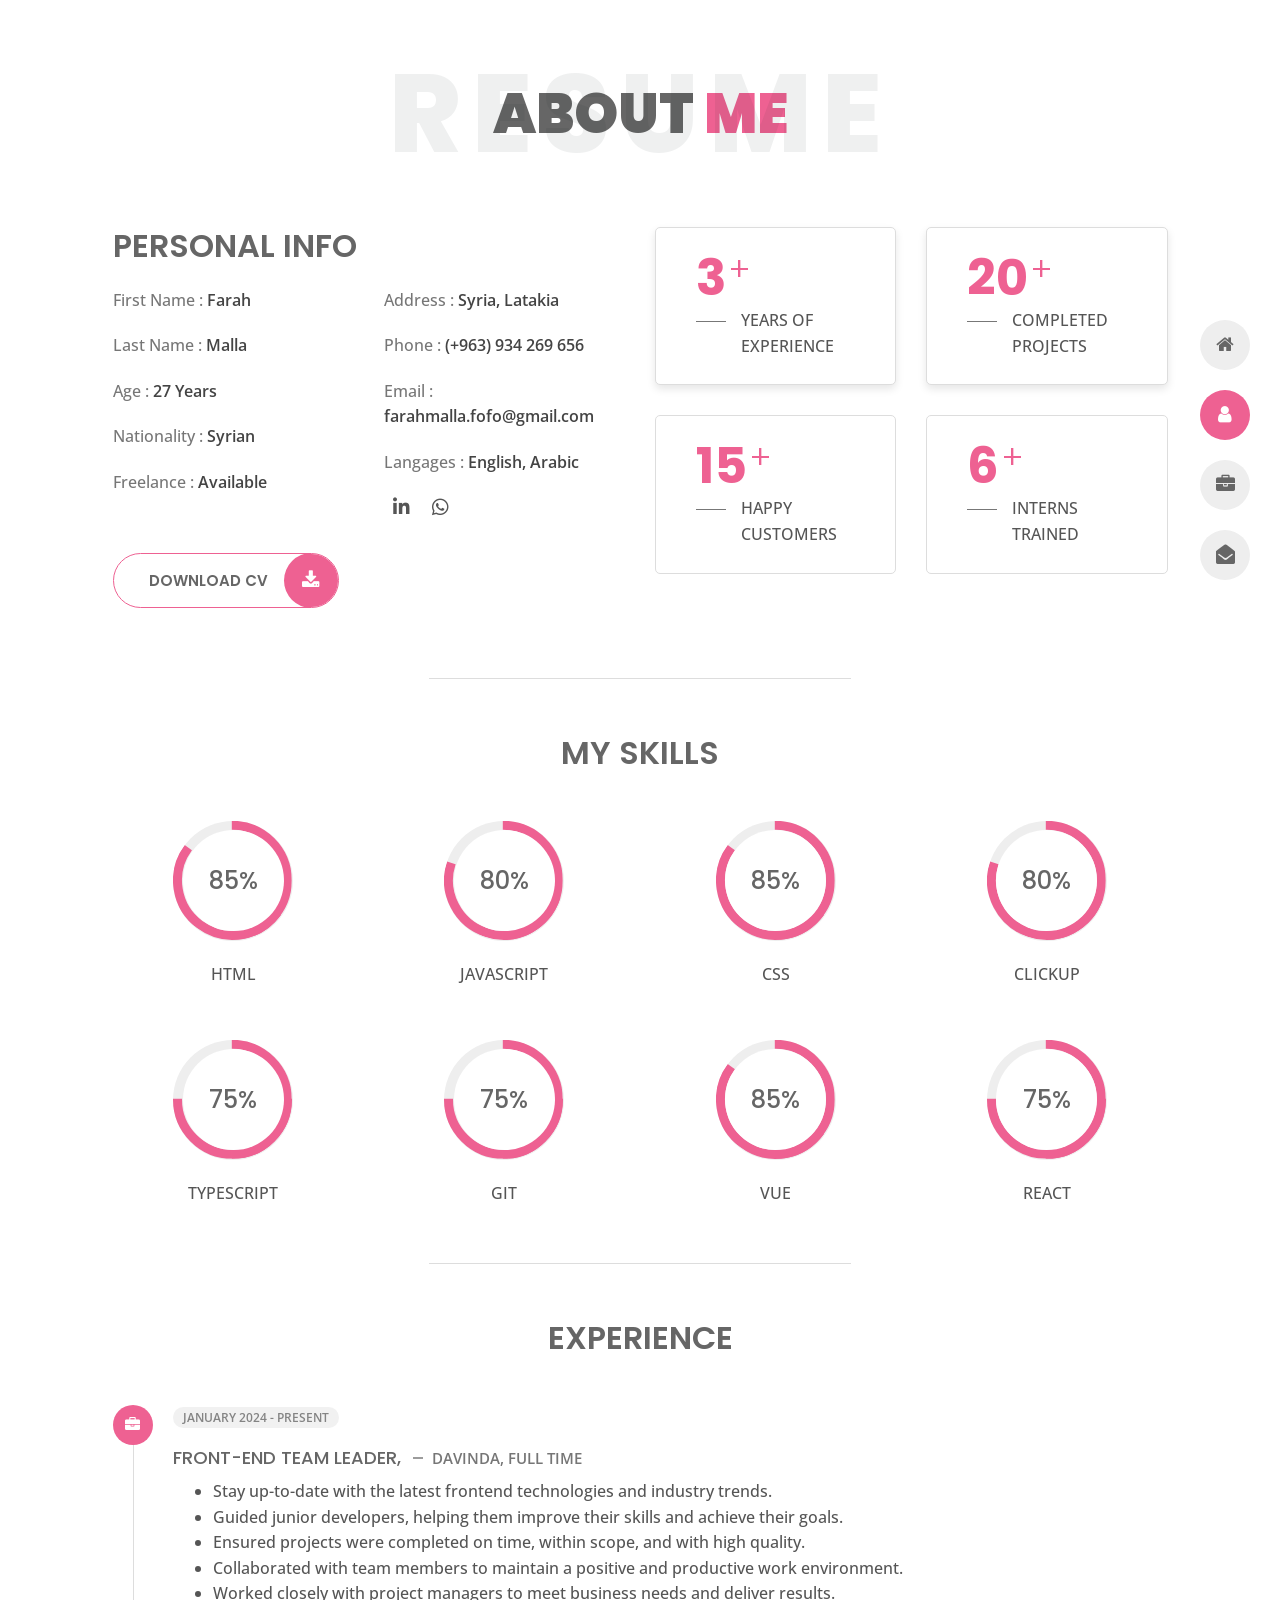
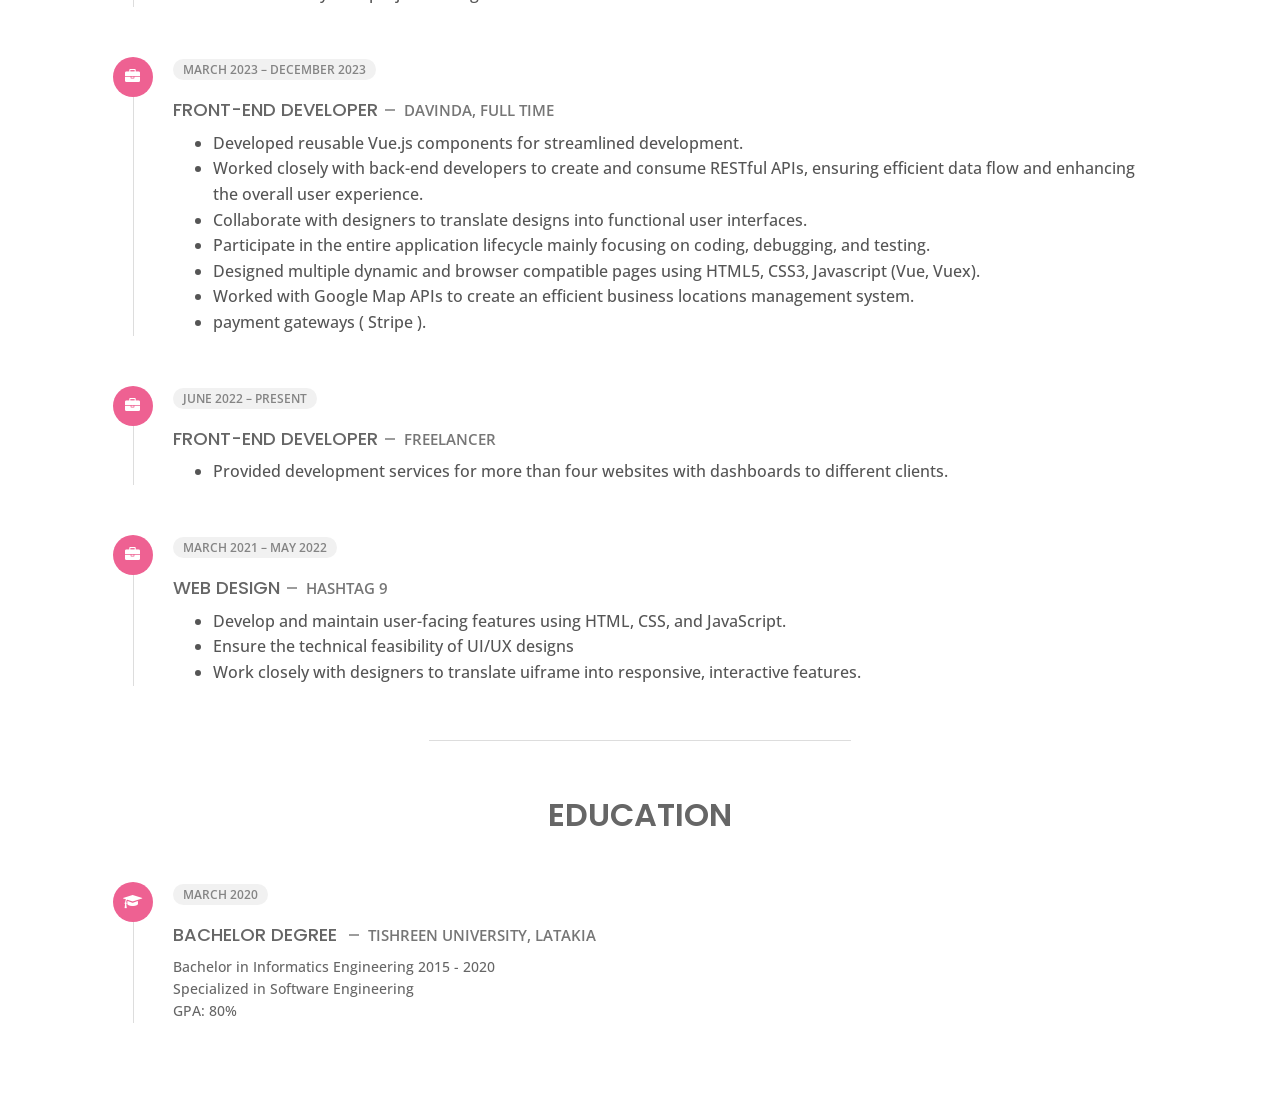
==== commit cd09fd25: "Portfolio & Details" ====
--- a/about.html
+++ b/about.html
@@ -24,78 +24,15 @@
     <link href="css/green.css" rel="stylesheet">
 
     <!-- Live Style Switcher - demo only -->
-    <link rel="stylesheet" type="text/css" title="blue" href="css/skins/blue.css">
-    <link rel="alternate stylesheet" type="text/css" title="green" href="css/skins/green.css">
-    <link rel="alternate stylesheet" type="text/css" title="yellow" href="css/skins/yellow.css">
-    <link rel="alternate stylesheet" type="text/css" title="blueviolet" href="css/skins/blueviolet.css">
-    <link rel="alternate stylesheet" type="text/css" title="goldenrod" href="css/skins/goldenrod.css">
-    <link rel="alternate stylesheet" type="text/css" title="magenta" href="css/skins/magenta.css">
-    <link rel="alternate stylesheet" type="text/css" title="orange" href="css/skins/orange.css">
-    <link rel="alternate stylesheet" type="text/css" title="purple" href="css/skins/purple.css">
-    <link rel="alternate stylesheet" type="text/css" title="red" href="css/skins/red.css">
-    <link rel="alternate stylesheet" type="text/css" title="yellowgreen" href="css/skins/yellowgreen.css">
-    <link rel="stylesheet" type="text/css" href="css/styleswitcher.css">
+    
+    <link rel="stylesheet" type="text/css" title="magenta" href="css/skins/magenta.css">
+    
 
     <!-- Modernizr JS File -->
     <script src="js/modernizr.custom.js"></script>
 </head>
 
 <body class="about light">
-    <!-- Live Style Switcher Starts - demo only -->
-    <div id="switcher" class>
-        <div class="content-switcher">
-            <h4>STYLE SWITCHER</h4>
-            <ul>
-                <li>
-                    <a href="#" onclick="setActiveStyleSheet('purple');" title="purple" class="color"><img
-                            src="images/purple.png" alt="purple"></a>
-                </li>
-                <li>
-                    <a href="#" onclick="setActiveStyleSheet('red');" title="red" class="color"><img
-                            src="images/red.png" alt="red"></a>
-                </li>
-                <li>
-                    <a href="#" onclick="setActiveStyleSheet('blueviolet');" title="blueviolet" class="color"><img
-                            src="images/blueviolet.png" alt="blueviolet"></a>
-                </li>
-                <li>
-                    <a href="#" onclick="setActiveStyleSheet('blue');" title="blue" class="color"><img
-                            src="images/blue.png" alt="blue"></a>
-                </li>
-                <li>
-                    <a href="#" onclick="setActiveStyleSheet('goldenrod');" title="goldenrod" class="color"><img
-                            src="images/goldenrod.png" alt="goldenrod"></a>
-                </li>
-                <li>
-                    <a href="#" onclick="setActiveStyleSheet('magenta');" title="magenta" class="color"><img
-                            src="images/magenta.png" alt="magenta"></a>
-                </li>
-                <li>
-                    <a href="#" onclick="setActiveStyleSheet('yellowgreen');" title="yellowgreen" class="color"><img
-                            src="images/yellowgreen.png" alt="yellowgreen"></a>
-                </li>
-                <li>
-                    <a href="#" onclick="setActiveStyleSheet('orange');" title="orange" class="color"><img
-                            src="images/orange.png" alt="orange"></a>
-                </li>
-                <li>
-                    <a href="#" onclick="setActiveStyleSheet('green');" title="green" class="color"><img
-                            src="images/green.png" alt="green"></a>
-                </li>
-                <li>
-                    <a href="#" onclick="setActiveStyleSheet('yellow');" title="yellow" class="color"><img
-                            src="images/yellow.png" alt="yellow"></a>
-                </li>
-            </ul>
-
-            <a href="https://themeforest.net/item/tunis-personal-portfolio/26761598?irgwc=1&amp;clickid=UBs0rDX6YxyJWfewUx0Mo3E1UkiwozXD10XATw0&amp;iradid=275988&amp;irpid=1327395&amp;iradtype=ONLINE_TRACKING_LINK&amp;irmptype=mediapartner&amp;mp_value1=&amp;utm_campaign=af_impact_radius_1327395&amp;utm_medium=affiliate&amp;utm_source=impact_radius"
-                class="waves-effect waves-light font-weight-700 purchase"><i class="fa fa-shopping-cart"></i>
-                Purchase</a>
-            <div id="hideSwitcher">&times;</div>
-        </div>
-    </div>
-    <!-- <div id="showSwitcher" class="styleSecondColor"><i class="fa fa-cog fa-spin"></i></div> -->
-    <!-- Live Style Switcher Ends - demo only -->
     <!-- Header Starts -->
     <header class="header" id="navbar-collapse-toggle">
         <!-- Fixed Navigation Starts -->
--- a/css/style.css
+++ b/css/style.css
@@ -90,7 +90,7 @@
 
 .custom-title {
   padding-bottom: 22px;
-  font-size: 26px;
+  font-size: 32px;
 }
 
 /*** Light Body ***/
@@ -784,7 +784,13 @@
 }
 
 /* Grid */
-
+.carousel-item img{
+  height: 450px;
+}
+.portfolio_img{
+  width: 340px;
+  height: 209.69px;
+}
 .portfolio .grid-gallery ul {
   list-style: none;
   margin: 0;
@@ -811,10 +817,11 @@
 }
 
 .portfolio .grid li {
-  width: 33.333333%;
+  width: 32.333333%;
   float: left;
   cursor: pointer;
   padding: 15px;
+  box-shadow: 1px 1px 4px #5a53532e;
 }
 
 .portfolio .grid figure {
@@ -1007,13 +1014,14 @@
   padding: 10px 0;
   margin: 0;
 }
-
+.carousel-indicators li{
+  background-color: magenta !important;
+}
 .portfolio .slideshow .carousel-indicators li {
   width: 10px;
   height: 10px;
   border-radius: 50%;
   margin: 0 7px;
-  background-color: #fff;
   opacity: 1;
 }
 
@@ -1790,4 +1798,81 @@
   .separator.mt-1 {
     margin-top: 35px !important;
   }
+}
+/* Mobile Image */
+.main-img-mobile {
+  width: 100%;
+  height: auto;
+  border-radius: 8px;
+  box-shadow: 0 4px 8px rgba(0, 0, 0, 0.1);
+}
+
+/* Project Description & Details */
+.with-margin {
+  background: #ffffff;
+  padding: 20px;
+  border-radius: 8px;
+  box-shadow: 0 4px 8px rgba(0, 0, 0, 0.1);
+}
+
+.open-sans-font {
+  font-size: 16px;
+  color: #555;
+}
+
+.fw-bold {
+  font-weight: 700;
+  color: #222;
+}
+.details-para, .techno-para{
+  font-size: 15px;
+}
+/* Values & Links */
+.value {
+  font-size: 16px;
+  color: #444;
+}
+
+.value a {
+  margin-left: 8px;
+  font-size: 16px;
+  color: #007bff;
+}
+
+.value a:hover {
+  text-decoration: underline;
+  cursor: pointer;
+}
+
+/* Responsive Design */
+@media (max-width: 768px) {
+  .main-content {
+      padding: 40px 10px;
+  }
+
+  .custom-title {
+      font-size: 24px;
+  }
+
+  .with-margin {
+      padding: 15px;
+  }
+}
+
+/* Separator */
+.separator {
+  margin-top: 40px;
+  border-top: 2px solid #ddd;
+}
+
+/* Animation */
+@keyframes fadeInUp {
+  from {
+      opacity: 0;
+      transform: translateY(20px);
+  }
+  to {
+      opacity: 1;
+      transform: translateY(0);
+  }
 }
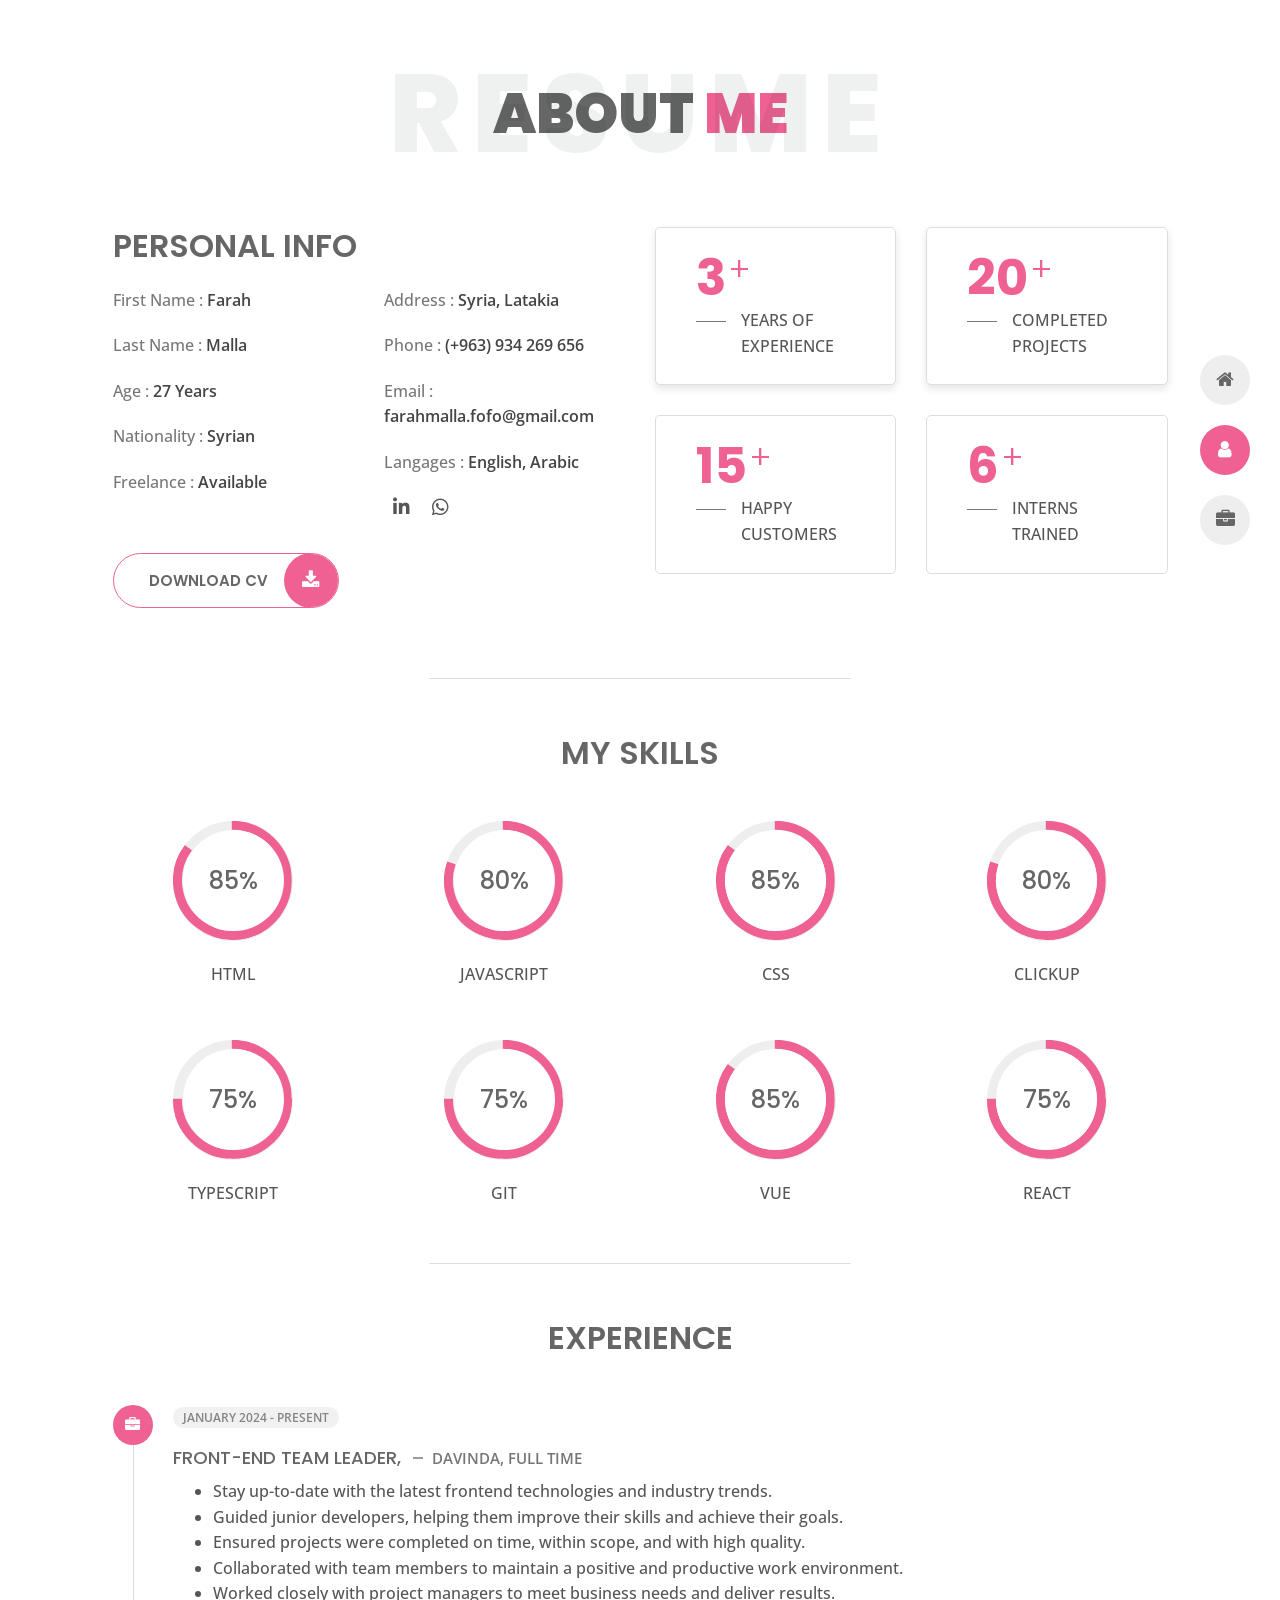
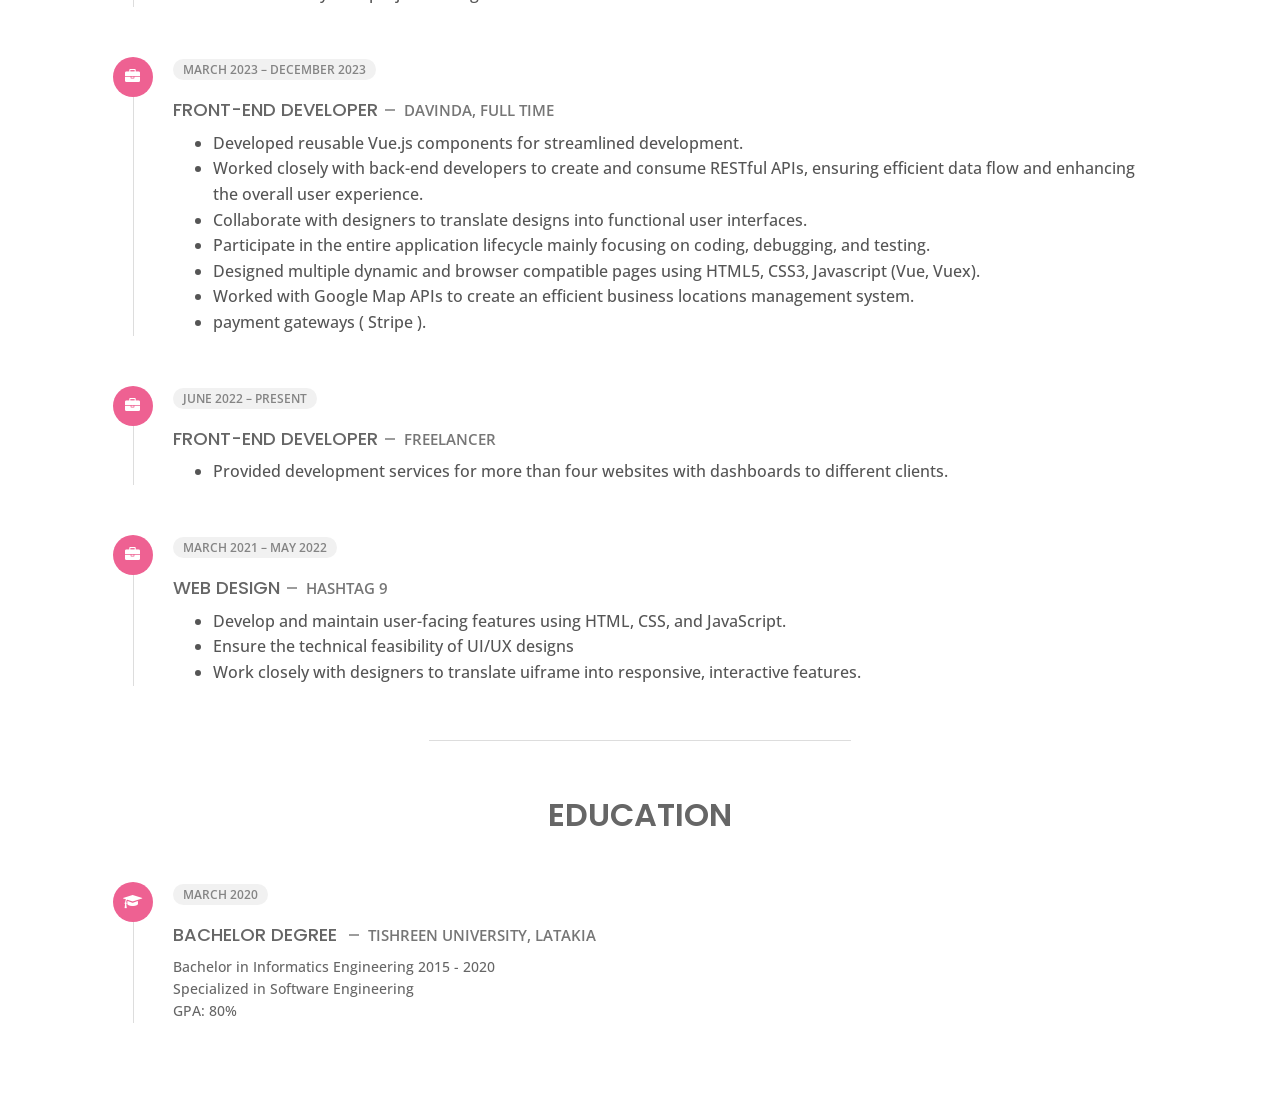
==== commit ad178b03: "Add All Projects" ====
--- a/about.html
+++ b/about.html
@@ -55,13 +55,6 @@
                     <h2>Portfolio</h2>
                 </a>
             </li>
-            <li class="icon-box">
-                <i class="fa fa-envelope-open"></i>
-                <a href="contact.html">
-                    <h2>Contact</h2>
-                </a>
-            </li>
-
         </ul>
         <!-- Fixed Navigation Ends -->
         <!-- Mobile Menu Starts -->
@@ -75,8 +68,6 @@
                     <li><a href="index.html"><i class="fa fa-home"></i><span>Home</span></a></li>
                     <li class="active"><a href="about.html"><i class="fa fa-user"></i><span>About</span></a></li>
                     <li><a href="portfolio.html"><i class="fa fa-folder-open"></i><span>Portfolio</span></a></li>
-                    <li><a href="contact.html"><i class="fa fa-envelope-open"></i><span>Contact</span></a></li>
-                    <li><a href="blog.html"><i class="fa fa-comments"></i><span>Blog</span></a></li>
                 </ul>
             </div>
         </nav>
@@ -100,7 +91,7 @@
                             <h3 class="text-uppercase custom-title mb-0 ft-wt-600">personal info</h3>
                         </div>
                         <div class="col-12 d-block d-sm-none">
-                            <img src="images/img-mobile-light.jpg" class="img-fluid main-img-mobile" alt="my picture">
+                            <img src="images/farah-malla.png" class="img-fluid main-img-mobile" alt="my picture">
                         </div>
                         <div class="col-6">
                             <ul class="about-list list-unstyled open-sans-font">
--- a/css/style.css
+++ b/css/style.css
@@ -548,7 +548,7 @@
 }
 
 .home .bg {
-  background-image: url(../images/farah\ malla.png);
+  background-image: url(../images/farah-malla.png);
   background-size: cover;
   background-repeat: no-repeat;
   background-position: top;
@@ -620,7 +620,7 @@
   font-size: 19px;
 }
 .icon_effect:hover{
-  color: blue;
+  color: magenta;
   cursor: pointer;
 }
 .icon-link{
@@ -785,11 +785,13 @@
 
 /* Grid */
 .carousel-item img{
-  height: 450px;
+  height: 450px !important;
+  width: unset !important;
 }
 .portfolio_img{
   width: 340px;
   height: 209.69px;
+  object-fit: contain;
 }
 .portfolio .grid-gallery ul {
   list-style: none;
@@ -1875,4 +1877,8 @@
       opacity: 1;
       transform: translateY(0);
   }
+}
+.carousel-item-next, .carousel-item-prev, .carousel-item.active{
+  background: antiquewhite;
+  text-align: center;
 }
